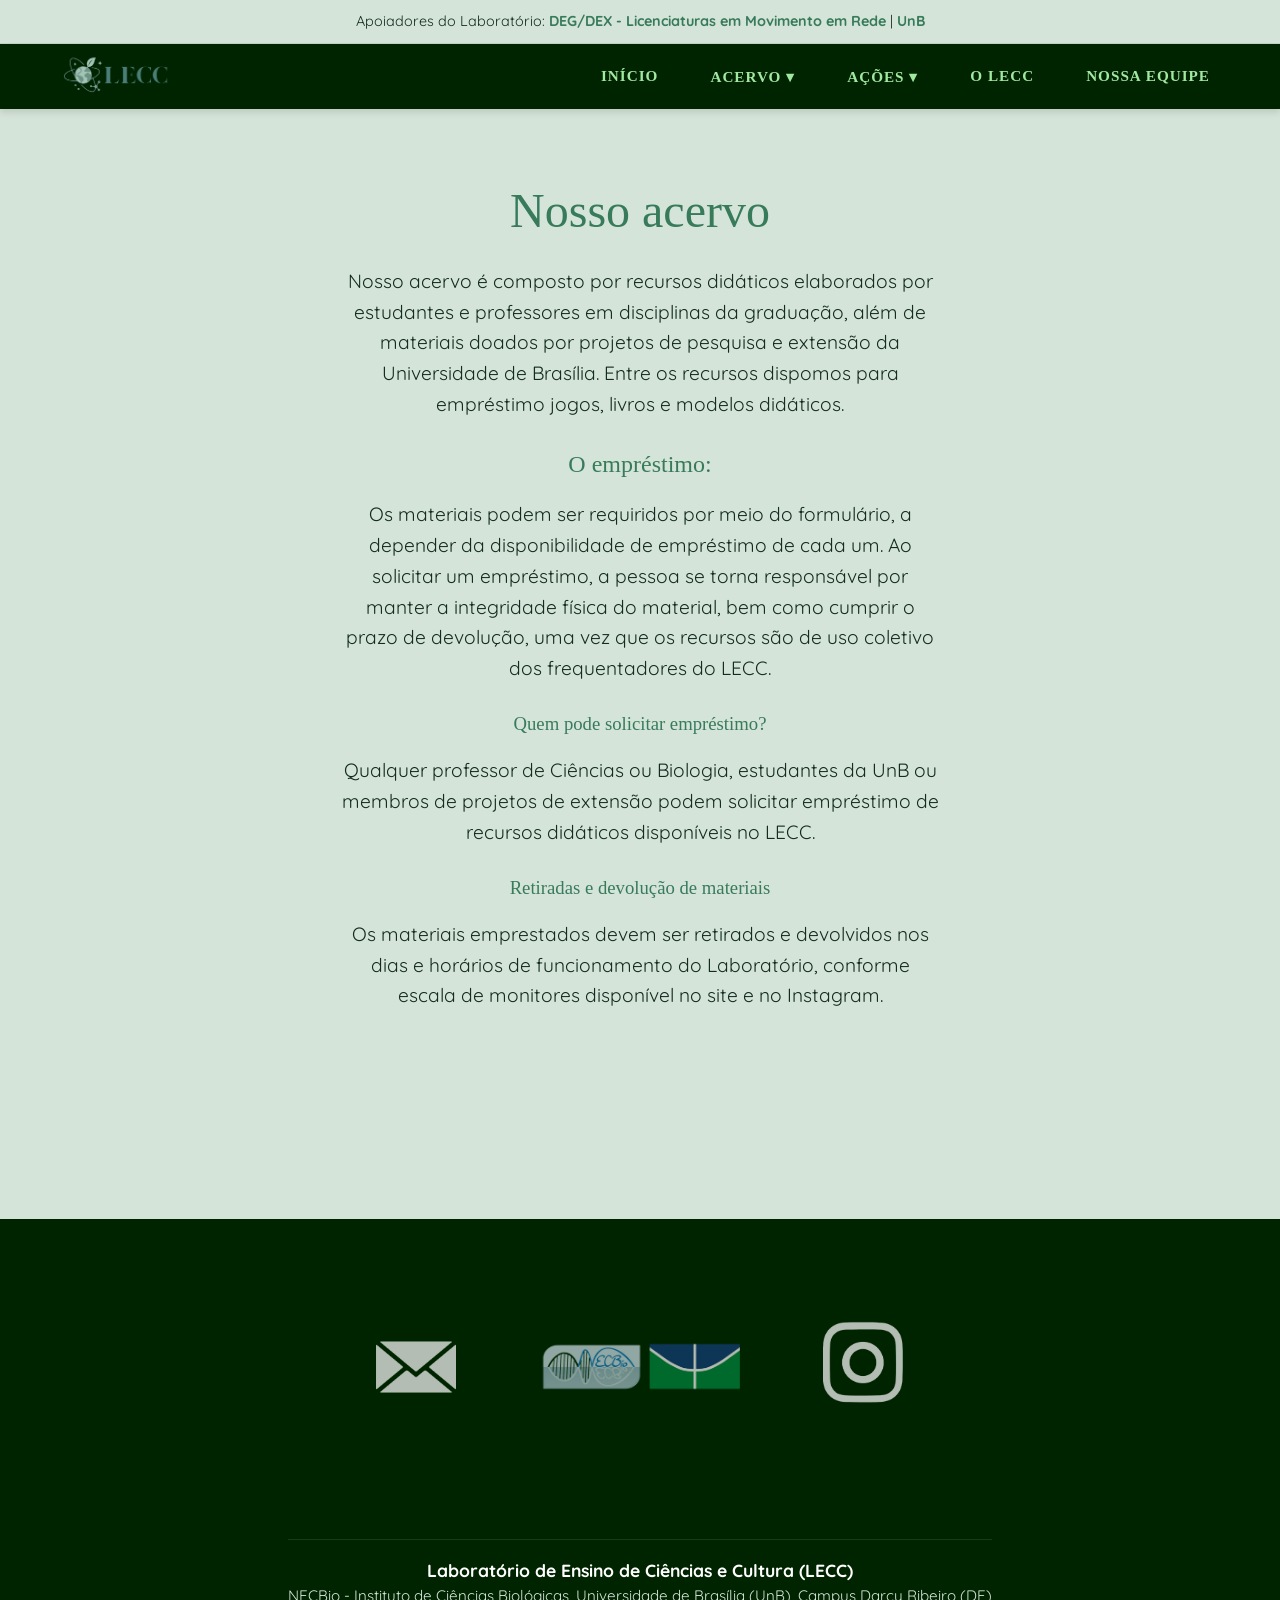
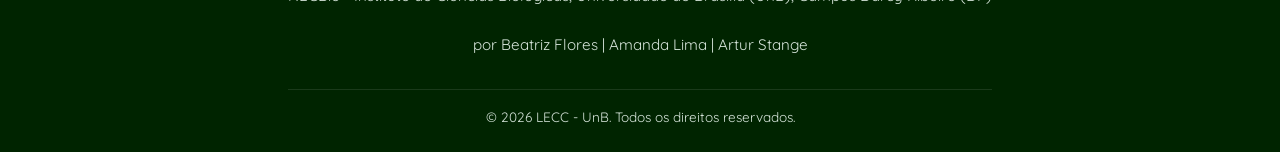
==== pages/acervo.html @ 6944175d "Commit Inicial" ====
<!DOCTYPE html>
<html lang="pt-BR">

<style>
@import url('https://fonts.googleapis.com/css2?family=Caveat:wght@400..700&family=Quicksand:wght@300..700&display=swap');
@import url('https://fonts.googleapis.com/css2?family=Playfair+Display:ital,wght@0,400..900;1,400..900&display=swap');
@import url('https://fonts.googleapis.com/css2?family=Bodoni+Moda:ital,opsz,wght@0,6..96,400..900;1,6..96,400..900&display=swap');
</style>

<head>
    <meta charset="UTF-8">
    <meta name="viewport" content="width=device-width, initial-scale=1.0">
    <title>LECC - UnB</title>
    <!-- Links para os estilos -->
    <link rel="stylesheet" href="../css/global.css">
    <link rel="stylesheet" href="../css/componentes.css">
</head>

<body>
        <!-- Topbar Apoiadores -->
    <section class="topbar-apoiadores">
        <p>Apoiadores do Laboratório: <span>DEG/DEX - Licenciaturas em Movimento em Rede</span> | <span>UnB</span></p>
    </section>

    <!-- Header com Logo à esquerda e Menu à direita -->
    <header class="header-principal">
        <div class="header-wrapper">
            <!-- Espaço do Logo do LECC -->
            <a href="../index.html" class="logo-lecc">
                <img src="../assets/icons/icon-lecc.png" alt="Logo LECC" class="logo-img">
            </a>

            <nav>
                <ul class="nav-menu">
                    <li><a href="../index.html" class="nav-link">Início</a></li>
                    
                    <li class="dropdown">
                        <button class="dropdown-btn" onclick="toggleDropdown('drop-acervo', event)">Acervo ▾</button>
                        <ul class="dropdown-content" id="drop-acervo">
                            <li><a href="acervo.html">Como Funciona?</a></li>
                            <li><a href="jogos.html">Jogos</a></li>
                            <li><a href="livros.html">Livros</a></li>
                            <li><a href="modelos-didaticos.html">Modelos Didáticos</a></li>
                            <li><a href="propostas-didaticas.html">Propostas Didáticas</a></li>
                        </ul>
                    </li>

                    <li class="dropdown">
                        <button class="dropdown-btn" onclick="toggleDropdown('drop-acoes', event)">Ações ▾</button>
                        <ul class="dropdown-content" id="drop-acoes">
                            <li><a href="noite-jogos.html">Noite de Jogos</a></li>
                            <li><a href="leituras-lecc.html">Leituras LECC</a></li>
                            <li><a href="projetos-extensao.html">Projetos de Extensão</a></li>
                        </ul>
                    </li>

                    <li><a href="o-lecc.html" class="nav-link">O LECC</a></li>
                    <li><a href="equipe.html" class="nav-link">Nossa Equipe</a></li>
                </ul>
            </nav>
        </div>
    </header>

    <main class="container-principal">       
        <section class="hero" style="min-height: auto; margin-bottom: 4rem;">
            <h1>Nosso acervo</h1>
            <p>
                Nosso acervo é composto por recursos didáticos elaborados por estudantes e professores em 
                disciplinas da graduação, além de materiais doados por projetos de pesquisa e extensão da 
                Universidade de Brasília. Entre os recursos dispomos para empréstimo jogos, livros e modelos 
                didáticos.
            </p>
            <br>
            <h2>O empréstimo:</h2>
            <p>
                Os materiais podem ser requiridos por meio do formulário, a depender da disponibilidade de 
                empréstimo de cada um. Ao solicitar um empréstimo, a pessoa se torna responsável por manter a 
                integridade física do material, bem como cumprir o prazo de devolução, uma vez que os recursos 
                são de uso coletivo dos frequentadores do LECC.
            </p>
            <br>
            <h3>Quem pode solicitar empréstimo?</h3>
            <p>
                Qualquer professor de Ciências ou Biologia, estudantes da UnB ou membros de projetos de 
                extensão podem solicitar empréstimo de recursos didáticos disponíveis no LECC.
            </p>
            <br>
            <h3>Retiradas e devolução de materiais</h3>
            <p>
                Os materiais emprestados devem ser retirados e devolvidos nos dias e horários de funcionamento 
                do Laboratório, conforme escala de monitores disponível no site e no Instagram.
            </p>
        </section>
    </main>

    <footer class="rodape-principal">
        <div class="rodape-container">      
            <div class="rodape-icones">
                <a href="https://mail.google.com/mail/u/0/?fs=1&tf=cm&source=mailto&to=lecunb.necbio@gmail.com" aria-label="E-mail" class="icone-link">
                    <img src="../assets/icons/email-icon.png" alt="E-mail do LECC">
                </a>

                <a href="https://necbio.unb.br/" aria-label="Localização" class="icone-link">
                    <img src="../assets/icons/icon-ecbio-unb.png" alt="Localização do LECC">
                </a>

                <a href="https://www.instagram.com/p/DJuRSggRWqI/" aria-label="Instagram" class="icone-link">
                    <img src="../assets/icons/insta-icon.png" alt="Instagram do LECC">
                </a>
            </div>

            <div class="rodape-texto">
                <p class="sep-line"></p>
                <p><strong>Laboratório de Ensino de Ciências e Cultura (LECC)</strong></p>
                <p>NECBio - Instituto de Ciências Biológicas, Universidade de Brasília (UnB), Campus Darcy Ribeiro (DF)</p>
                <br>
                <p>por Beatriz Flores | Amanda Lima | Artur Stange</p>
                <p class="sep-line">© 2026 LECC - UnB. Todos os direitos reservados.</p>
            </div>
        </div>
    </footer>

    <script src="../js/global.js"></script>
    <script src="../js/animacoes.js"></script>

</body>
</html>
---- css/global.css ----
/* Variáveis de Cores do Projeto */
:root {
    --cor-fundo: #d5e4d9;
    --cor-titulo: #387b5b;
    --cor-texto: #142c20;
    --cor-header: #002400;
    --cor-header-hover: #333333;
    --cor-branca: #ffffff;
    --cor-texto-header:#a1e8a1;
}

.quicksand {
  font-family: "Quicksand", sans-serif;
  font-optical-sizing: auto;
  font-weight: 500;
  font-style: normal;
}

.playfair-display {
  font-family: "Playfair Display", serif;
  font-optical-sizing: auto;
  font-weight: 600;
  font-style: normal;
}

.bodoni-moda {
  font-family: "Bodoni Moda", serif;
  font-optical-sizing: auto;
  font-weight: 600;
  font-style: normal;
}

/* Reset Básico */
* {
    margin: 0;
    padding: 0;
    box-sizing: border-box;
    font-family: 'Quicksand', Roboto, Helvetica, Arial, sans-serif;
}

/* Estilo do Corpo da Página */
body {
    background-color: var(--cor-fundo);
    color: var(--cor-texto);
    line-height: 1.6;
    overflow-x: hidden;
}

/* Tipografia */
h1, h2, h3, h4, h5, h6 {
    font-family: 'bodoni-moda', serif;
    color: var(--cor-titulo);
    margin-bottom: 1rem;
    font-weight: 500;
}

.container-principal {
    max-width: 1200px;
    margin: 0 auto;
    padding: 4rem 2rem;
    text-align: center;
}

.apresentacao {
    display: flex;
    align-items: center;
    justify-content: space-between;
    gap: 4rem;
    min-height: 60vh;
}

.texto-apresentacao {
    flex: 1;
    text-align: left;
}

.texto-apresentacao h1 {
    font-size: 3.5rem;
    line-height: 1.1;
    margin-bottom: 1.5rem;
}

.texto-apresentacao p {
    font-size: 1.2rem;
    margin-bottom: 2rem;
    opacity: 0.9;
}

.btn-primario {
    display: inline-block;
    background-color: var(--cor-titulo);
    color: var(--cor-branca);
    padding: 12px 30px;
    text-decoration: none;
    border-radius: 30px;
    font-family: 'Quicksand', sans-serif;
    font-weight: 600;
    transition: background-color 0.3s, transform 0.2s;
}

.btn-primario:hover {
    background-color: #2a5a42;
    transform: translateY(-3px);
}

.hero h1 {
    font-size: 3.0rem;
}

.hero p {
    font-size: 1.2rem;
    max-width: 600px;
    margin: 0 auto;
}

.imagem-simples {
    width: 100%;
    max-width: 500px;
    border-radius: 16px; 
    box-shadow: 0 15px 35px rgba(0, 0, 0, 0.15); 
    object-fit: cover;
}

.secao-cards {
    max-width: 1200px;
    margin: 5rem auto;
    padding: 0 2rem;
    text-align: center;
}

.titulo-secao {
    font-size: 2rem;
    margin-bottom: 2rem;
    color: var(--cor-titulo);
    font-family: 'bodoni-moda', serif;
}

/* Estrutura do Carrossel */
.cards-carrossel {
    display: flex;
    align-items: center;
    justify-content: center;
    gap: 15px;
}

.cards-view {
    overflow: hidden; /* Esconde os cards que passarem da largura */
    width: 100%;
    padding: 1rem 5px; /* Espaço para a sombra dos cards não ser cortada */
}

.cards-container {
    display: flex;
    gap: 2.5rem;
    transition: transform 0.5s ease-in-out; /* Animação suave ao deslizar */
}

/* Tamanho de cada Card */
.card {
    /* flex: 0 0 calc(tamanho_da_tela / numero_de_cards - desconto_do_gap) */
    flex: 0 0 calc(33.333% - 1.666rem);
    background-color: var(--cor-branca);
    border-radius: 16px;
    overflow: hidden;
    box-shadow: 0 8px 24px rgba(0, 0, 0, 0.06);
    text-align: left;
    transition: transform 0.4s ease, box-shadow 0.4s ease;
}

.card:hover {
    transform: translateY(-8px);
    box-shadow: 0 16px 32px rgba(0, 0, 0, 0.12);
}

.card img {
    width: 100%;
    height: 220px;
    object-fit: cover;
    border-bottom: 4px solid var(--cor-titulo);
}

.card-conteudo {
    padding: 1.5rem;
}

.card-conteudo h3 {
    font-family: 'Quicksand', sans-serif;
    font-size: 1.3rem;
    color: var(--cor-titulo);
    margin-bottom: 0.5rem;
}

.card-conteudo p {
    font-size: 0.95rem;
    color: var(--cor-texto);
}

/* Estilo das Setas Laterais */
.seta-slider {
    background-color: var(--cor-fundo);
    color: var(--cor-titulo);
    border: 2px solid var(--cor-titulo);
    border-radius: 50%;
    width: 50px;
    height: 50px;
    font-size: 1.5rem;
    cursor: pointer;
    display: flex;
    align-items: center;
    justify-content: center;
    transition: all 0.3s ease;
    flex-shrink: 0; /* Impede que a seta seja espremida */
}

.seta-slider:hover {
    background-color: var(--cor-titulo);
    color: var(--cor-branca);
    transform: scale(1.1);
}

/* Responsividade do Slider */
@media (max-width: 900px) {
    .card { flex: 0 0 calc(50% - 1.25rem); } /* Mostra 2 cards no Tablet */
}

@media (max-width: 600px) {
    .card { flex: 0 0 100%; } /* Mostra 1 card no Celular */
    .titulo-secao { font-size: 2.5rem; }
}

.rodape-principal {
    background-color: var(--cor-header); /* Usa a mesma cor preta do topo */
    color: var(--cor-branca);
    padding: 3rem 2rem 1.5rem;
    margin-top: 5rem; /* Empurra o rodapé para longe do conteúdo acima */
    text-align: center;
}

.rodape-container {
    max-width: 1200px;
    margin: 0 auto;
    display: flex;
    flex-direction: column;
    align-items: center;
    gap: 2rem; /* Espaço entre os ícones e os textos */
}

/* Área de Ícones */
.rodape-icones {
    display: flex;
    gap: 1.5rem;
    justify-content: center;
}

.icone-link {
    display: inline-block;
}

.icone-link img {
    width: 200px;
    height: 200px;
    object-fit: contain;
    opacity: 0.7;
    transition: transform 0.3s ease, opacity 0.3s ease; 
}

.icone-link:hover img {
    transform: scale(1.15) translateY(-3px);
    opacity: 1; 
}

.rodape-texto {
    font-size: 0.95rem;
    line-height: 1.6;
    color: var(--cor-fundo); 
    font-family: 'Quicksand', sans-serif;
}

.rodape-texto strong {
    color: var(--cor-branca);
    font-size: 1.1rem;
    font-weight: 700;
}

.sep-line {
    margin-top: 2rem;
    font-size: 0.85rem;
    border-top: 1px solid rgba(255, 255, 255, 0.1); 
    padding-top: 1rem;
    color: var(--cor-fundo);
}

.grid-equipe {
    display: grid;
    grid-template-columns: repeat(3, 1fr); /* Cria exatamente 3 colunas */
    gap: 3rem; /* Espaçamento entre os membros da equipe */
    margin-top: 3rem;
}

.card-equipe {
    background-color: var(--cor-branca);
    border-radius: 20px;
    padding: 2.5rem 1.5rem;
    text-align: center;
    box-shadow: 0 10px 25px rgba(0, 0, 0, 0.05); /* Sombra suave */
    transition: transform 0.4s ease, box-shadow 0.4s ease;
    display: flex;
    flex-direction: column;
    align-items: center;
}

/* Efeito ao passar o mouse no cartão inteiro */
.card-equipe:hover {
    transform: translateY(-10px);
    box-shadow: 0 15px 35px rgba(0, 0, 0, 0.12);
}

.foto-equipe {
    width: 250px;
    height: 250px;
    border-radius: 50%; /* Deixa a foto perfeitamente redonda */
    object-fit: cover;
    margin-bottom: 1.5rem;
    border: 5px solid var(--cor-fundo); /* Cria uma moldura com a cor de fundo do site */
    box-shadow: 0 8px 16px rgba(0,0,0,0.1);
    transition: transform 0.5s ease;
}

/* Efeito de zoom apenas na foto ao passar o mouse no card */
.card-equipe:hover .foto-equipe {
    transform: scale(1.08);
}

.nome-equipe {
    font-family: 'Playfair Display', serif; /* Traz elegância ao nome */
    font-size: 1.6rem;
    color: var(--cor-titulo);
    margin-bottom: 0.3rem;
    font-weight: 700;
}

.cargo-equipe {
    font-size: 0.85rem;
    color: var(--cor-titulo);
    font-weight: bold;
    text-transform: uppercase;
    letter-spacing: 1.5px;
    margin-bottom: 1.2rem;
    opacity: 0.8;
}

.bio-equipe {
    font-size: 1rem;
    color: var(--cor-texto);
    line-height: 1.6;
}

/* Responsividade para não quebrar no celular e tablet */
@media (max-width: 900px) {
    .grid-equipe { grid-template-columns: repeat(2, 1fr); }
}

@media (max-width: 600px) {
    .grid-equipe { grid-template-columns: 1fr; }
}

/* =========================================
   Grid de Livros (Acervo)
   ========================================= */
.secao-livros {
    max-width: 1200px;
    margin: 4rem auto;
    padding: 0 2rem;
}

.grid-livros {
    display: grid;
    grid-template-columns: repeat(4, 1fr); /* Cria as 4 fileiras exatas */
    gap: 2.5rem; /* Espaçamento entre os livros */
    margin-top: 2rem;
}

.card-livro {
    background-color: var(--cor-branca);
    border-radius: 12px;
    overflow: hidden; /* Mantém a imagem dentro da borda arredondada */
    box-shadow: 0 8px 24px rgba(0, 0, 0, 0.06);
    transition: transform 0.3s ease, box-shadow 0.3s ease;
    display: flex;
    flex-direction: column;
}

/* Efeito ao passar o mouse (reaproveitando o estilo do site) */
.card-livro:hover {
    transform: translateY(-8px);
    box-shadow: 0 15px 30px rgba(0, 0, 0, 0.12);
}

.capa-livro {
    width: 100%;
    /* aspect-ratio 3/4 garante o formato clássico de livro, independente do tamanho original da imagem */
    aspect-ratio: 3 / 4; 
    object-fit: cover;
    border-bottom: 4px solid var(--cor-titulo);
}

.conteudo-livro {
    padding: 1.5rem;
    text-align: left;
}

.conteudo-livro h3 {
    font-family: 'Quicksand', sans-serif;
    font-size: 1.3rem;
    color: var(--cor-titulo);
    margin-bottom: 0.5rem;
    font-weight: 700;
}

.conteudo-livro p {
    font-size: 0.95rem;
    color: var(--cor-texto);
}

/* Responsividade (Ajuste automático para celular e tablet) */
@media (max-width: 900px) {
    .grid-livros { grid-template-columns: repeat(2, 1fr); } /* 2 colunas em tablets */
}

@media (max-width: 600px) {
    .grid-livros { grid-template-columns: 1fr; } /* 1 coluna no celular */
}

/* =========================================
   Barra de Pesquisa
   ========================================= */
.container-pesquisa {
    text-align: center;
    margin-bottom: 3rem; /* Espaço entre a barra e os livros */
}

.barra-pesquisa {
    width: 100%;
    max-width: 600px;
    padding: 15px 25px;
    font-size: 1.1rem;
    font-family: 'Quicksand', sans-serif;
    color: var(--cor-texto);
    border: 2px solid var(--cor-titulo);
    border-radius: 30px; /* Bordas bem redondinhas */
    background-color: var(--cor-branca);
    outline: none;
    transition: box-shadow 0.3s ease;
}

/* Efeito de brilho quando o usuário clica para digitar */
.barra-pesquisa:focus {
    box-shadow: 0 0 15px rgba(56, 123, 91, 0.3); /* Sombra verde */
}
---- css/componentes.css ----
/* Topbar de Apoiadores */
.topbar-apoiadores {
    background-color: var(--cor-fundo);
    color: var(--cor-texto);
    text-align: center;
    padding: 10px 20px;
    font-size: 0.9rem;
    border-bottom: 1px solid rgba(20, 44, 32, 0.1);
}

.topbar-apoiadores span {
    font-weight: bold;
    color: var(--cor-titulo);
}

/* Header Fixo */
.header-principal {
    background-color: var(--cor-header);
    position: sticky;
    top: 0;
    z-index: 1000; /* Garante que fique acima do conteúdo */
    box-shadow: 0 4px 6px rgba(0,0,0,0.1);
}

.header-wrapper {
    max-width: 1200px;
    margin: 0 auto;
    display: flex;
    justify-content: space-between;
    align-items: center;
    padding: 0 20px;
}

/* Estilização da Logo */
.logo-lecc {
    display: flex;
    align-items: center;
}

.logo-img {
    height: 65px; /* Define a altura da logo. Se achar pequena, pode aumentar para 60px */
    width: auto;
    object-fit: contain;
    transition: transform 0.3s ease;
}

.logo-img:hover {
    transform: scale(1.05); /* Interatividade básica no hover */
}

.logo-lecc span {
    color: var(--cor-titulo);
}

.nav-container {
    max-width: 1200px;
    margin: 0 auto;
    display: flex;
    justify-content: center; /* Centraliza os itens do menu */
}

.nav-menu {
    list-style: none;
    display: flex;
    align-items: center;
    gap: 2rem; /* Espaçamento entre os itens */
}

.nav-link, .dropdown-btn {
    display: block;
    padding: 20px 10px;
    color: var(--cor-texto-header);
    text-decoration: none;
    text-transform: uppercase;
    font-size: 0.95rem;
    font-weight: 600;
    font-family: 'bodoni-moda', serif;
    letter-spacing: 1px;
    background: none;
    border: none;
    cursor: pointer;
    transition: color 0.3s ease;
}

.nav-link:hover, .dropdown-btn:hover {
    color: var(--cor-fundo);
}

/* Dropdown Configuração */
.dropdown {
    position: relative;
}

.dropdown-content {
    display: none; /* Oculto por padrão */
    position: absolute;
    top: 100%; /* Fica logo abaixo do botão */
    left: 50%;
    transform: translateX(-50%); /* Centraliza o submenu em relação ao item pai */
    background-color: var(--cor-branca);
    min-width: 200px;
    box-shadow: 0 8px 16px rgba(0,0,0,0.1);
    list-style: none;
    border-radius: 4px;
    overflow: hidden;
}

.dropdown-content li {
    border-bottom: 1px solid #eee;
}

.dropdown-content li:last-child {
    border-bottom: none;
}

.dropdown-content a {
    color: var(--cor-texto);
    padding: 12px 16px;
    text-decoration: none;
    display: block;
    text-align: center;
    font-size: 0.9rem;
    font-family: 'playfair-display', sans-serif;
    transition: background-color 0.2s;
}

.dropdown-content a:hover {
    background-color: var(--cor-fundo);
    color: var(--cor-titulo);
}

/* Classe ativada via JavaScript */
.show {
    display: block;
}

/* Carrossel de imagens */
.carrossel-container {
    flex: 1;
    position: relative;
    height: 450px;
    perspective: 1000px; /* Cria a profundidade 3D */
    display: flex;
    justify-content: center;
    align-items: center;
}

.imagem-3d {
    position: absolute;
    width: 80%;
    max-width: 400px;
    aspect-ratio: 3/4;
    border-radius: 20px;
    object-fit: cover;
    box-shadow: 0 15px 35px rgba(0,0,0,0.3);
    transition: transform 0.6s cubic-bezier(0.4, 0, 0.2, 1), opacity 0.6s, z-index 0.6s;
}

/* Classes controladas pelo JavaScript (animacoes.js) */
.imagem-3d.ativa {
    transform: translateX(0) scale(1) translateZ(0);
    z-index: 3;
    opacity: 1;
}

.imagem-3d.proxima {
    transform: translateX(45%) scale(0.85) translateZ(-100px);
    z-index: 2;
    opacity: 0.7;
    filter: brightness(0.7);
}

.imagem-3d.anterior {
    transform: translateX(-45%) scale(0.85) translateZ(-100px);
    z-index: 2;
    opacity: 0.7;
    filter: brightness(0.7);
}

@media (max-width: 768px) {
    .apresentacao {
        flex-direction: column;
        text-align: center;
        gap: 2rem;
    }
    .texto-apresentacao {
        text-align: center;
    }
}
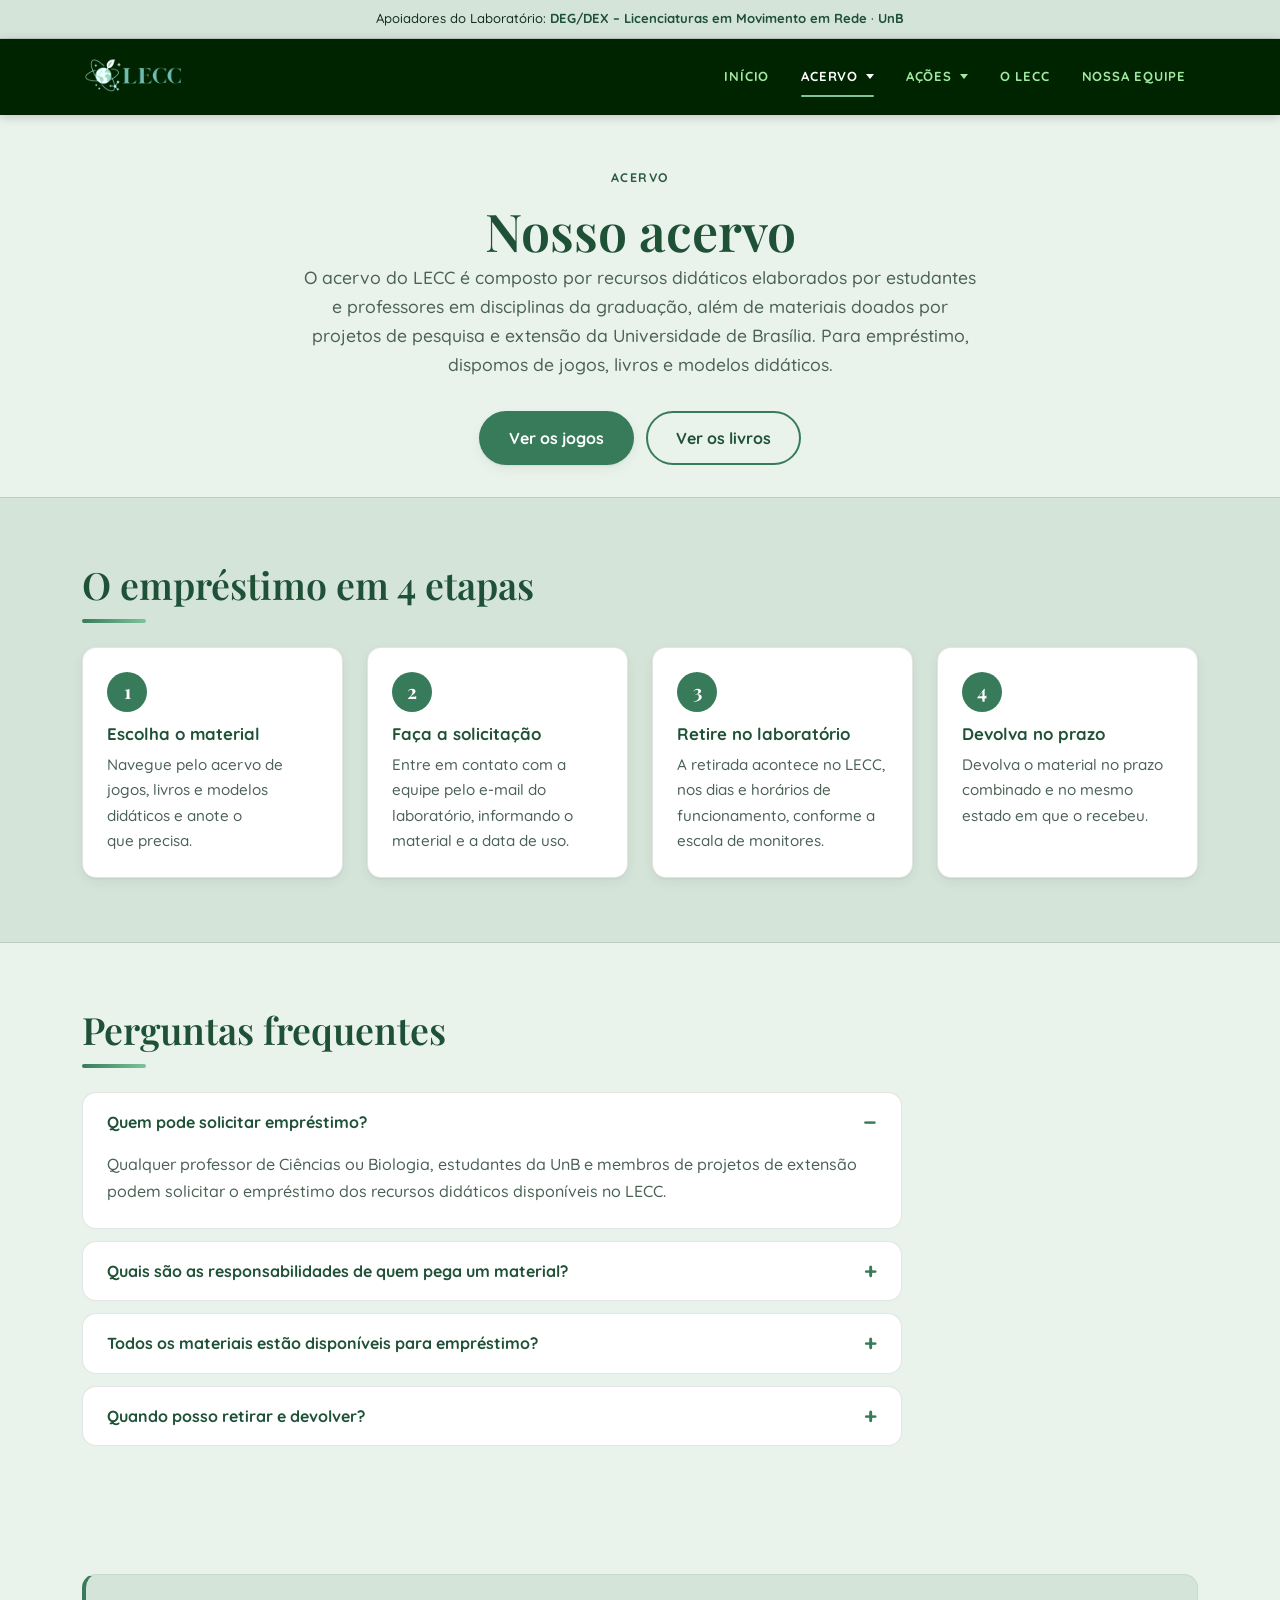
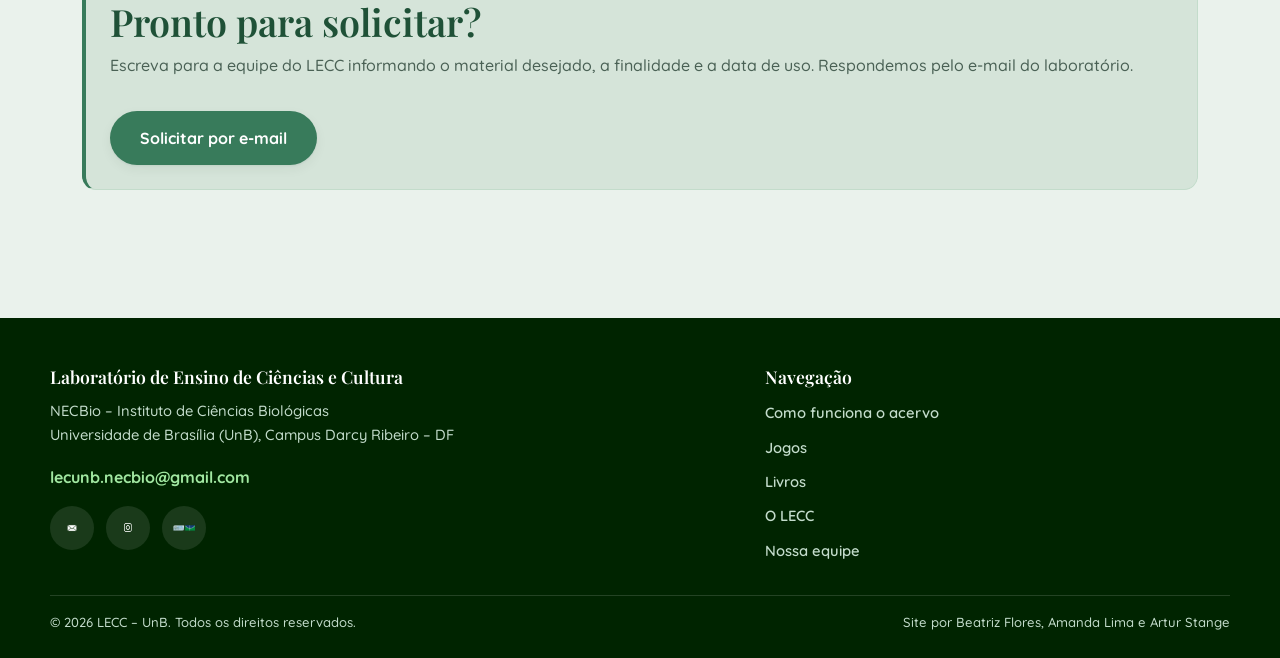
==== commit d70339d8: "Repagina o front-end: design system, layout compartilhado e acessibilidade Mantem a estrutura de pas" ====
--- a/pages/acervo.html
+++ b/pages/acervo.html
@@ -1,127 +1,155 @@
 <!DOCTYPE html>
 <html lang="pt-BR">
-
-<style>
-@import url('https://fonts.googleapis.com/css2?family=Caveat:wght@400..700&family=Quicksand:wght@300..700&display=swap');
-@import url('https://fonts.googleapis.com/css2?family=Playfair+Display:ital,wght@0,400..900;1,400..900&display=swap');
-@import url('https://fonts.googleapis.com/css2?family=Bodoni+Moda:ital,opsz,wght@0,6..96,400..900;1,6..96,400..900&display=swap');
-</style>
 
 <head>
     <meta charset="UTF-8">
     <meta name="viewport" content="width=device-width, initial-scale=1.0">
-    <title>LECC - UnB</title>
-    <!-- Links para os estilos -->
+
+    <title>Como funciona o acervo | LECC - UnB</title>
+    <meta name="description" content="Regras de empréstimo do acervo do LECC: quem pode solicitar jogos, livros e modelos didáticos, como retirar e como devolver os materiais.">
+
+    <link rel="icon" href="../assets/icons/icon-lecc.webp" type="image/webp">
+    <meta property="og:type" content="website">
+    <meta property="og:title" content="Como funciona o acervo | LECC - UnB">
+    <meta property="og:description" content="Como solicitar o empréstimo de jogos, livros e modelos didáticos do LECC.">
+    <meta property="og:image" content="https://lecc-unb.github.io/lecc-unb/assets/icons/icon-lecc.webp">
+    <meta property="og:url" content="https://lecc-unb.github.io/lecc-unb/pages/acervo.html">
+    <link rel="canonical" href="https://lecc-unb.github.io/lecc-unb/pages/acervo.html">
+    <meta property="og:locale" content="pt_BR">
+
+    <link rel="preconnect" href="https://fonts.googleapis.com">
+    <link rel="preconnect" href="https://fonts.gstatic.com" crossorigin>
+    <link rel="stylesheet" href="https://fonts.googleapis.com/css2?family=Playfair+Display:wght@500;600;700&amp;family=Quicksand:wght@400;500;600;700&amp;display=swap">
+
     <link rel="stylesheet" href="../css/global.css">
     <link rel="stylesheet" href="../css/componentes.css">
 </head>
 
 <body>
-        <!-- Topbar Apoiadores -->
-    <section class="topbar-apoiadores">
-        <p>Apoiadores do Laboratório: <span>DEG/DEX - Licenciaturas em Movimento em Rede</span> | <span>UnB</span></p>
-    </section>
+    <div id="site-header"></div>
+    <script src="../js/layout.js"></script>
 
-    <!-- Header com Logo à esquerda e Menu à direita -->
-    <header class="header-principal">
-        <div class="header-wrapper">
-            <!-- Espaço do Logo do LECC -->
-            <a href="../index.html" class="logo-lecc">
-                <img src="../assets/icons/icon-lecc.png" alt="Logo LECC" class="logo-img">
-            </a>
+    <noscript>
+        <nav class="nav-sem-js" aria-label="Navegação principal">
+            <ul>
+                <li><a href="../index.html">Início</a></li>
+                <li><a href="acervo.html">Acervo</a></li>
+                <li><a href="jogos.html">Jogos</a></li>
+                <li><a href="livros.html">Livros</a></li>
+                <li><a href="o-lecc.html">O LECC</a></li>
+                <li><a href="equipe.html">Nossa Equipe</a></li>
+            </ul>
+        </nav>
+    </noscript>
 
-            <nav>
-                <ul class="nav-menu">
-                    <li><a href="../index.html" class="nav-link">Início</a></li>
-                    
-                    <li class="dropdown">
-                        <button class="dropdown-btn" onclick="toggleDropdown('drop-acervo', event)">Acervo ▾</button>
-                        <ul class="dropdown-content" id="drop-acervo">
-                            <li><a href="acervo.html">Como Funciona?</a></li>
-                            <li><a href="jogos.html">Jogos</a></li>
-                            <li><a href="livros.html">Livros</a></li>
-                            <li><a href="modelos-didaticos.html">Modelos Didáticos</a></li>
-                            <li><a href="propostas-didaticas.html">Propostas Didáticas</a></li>
-                        </ul>
-                    </li>
+    <main id="conteudo">
 
-                    <li class="dropdown">
-                        <button class="dropdown-btn" onclick="toggleDropdown('drop-acoes', event)">Ações ▾</button>
-                        <ul class="dropdown-content" id="drop-acoes">
-                            <li><a href="noite-jogos.html">Noite de Jogos</a></li>
-                            <li><a href="leituras-lecc.html">Leituras LECC</a></li>
-                            <li><a href="projetos-extensao.html">Projetos de Extensão</a></li>
-                        </ul>
-                    </li>
-
-                    <li><a href="o-lecc.html" class="nav-link">O LECC</a></li>
-                    <li><a href="equipe.html" class="nav-link">Nossa Equipe</a></li>
-                </ul>
-            </nav>
-        </div>
-    </header>
-
-    <main class="container-principal">       
-        <section class="hero" style="min-height: auto; margin-bottom: 4rem;">
+        <section class="container-principal hero">
+            <span class="sobretitulo">Acervo</span>
             <h1>Nosso acervo</h1>
             <p>
-                Nosso acervo é composto por recursos didáticos elaborados por estudantes e professores em 
-                disciplinas da graduação, além de materiais doados por projetos de pesquisa e extensão da 
-                Universidade de Brasília. Entre os recursos dispomos para empréstimo jogos, livros e modelos 
-                didáticos.
+                O acervo do LECC é composto por recursos didáticos elaborados por estudantes e
+                professores em disciplinas da graduação, além de materiais doados por projetos de
+                pesquisa e extensão da Universidade de Brasília. Para empréstimo, dispomos de
+                jogos, livros e modelos didáticos.
             </p>
-            <br>
-            <h2>O empréstimo:</h2>
-            <p>
-                Os materiais podem ser requiridos por meio do formulário, a depender da disponibilidade de 
-                empréstimo de cada um. Ao solicitar um empréstimo, a pessoa se torna responsável por manter a 
-                integridade física do material, bem como cumprir o prazo de devolução, uma vez que os recursos 
-                são de uso coletivo dos frequentadores do LECC.
-            </p>
-            <br>
-            <h3>Quem pode solicitar empréstimo?</h3>
-            <p>
-                Qualquer professor de Ciências ou Biologia, estudantes da UnB ou membros de projetos de 
-                extensão podem solicitar empréstimo de recursos didáticos disponíveis no LECC.
-            </p>
-            <br>
-            <h3>Retiradas e devolução de materiais</h3>
-            <p>
-                Os materiais emprestados devem ser retirados e devolvidos nos dias e horários de funcionamento 
-                do Laboratório, conforme escala de monitores disponível no site e no Instagram.
-            </p>
+            <div class="grupo-botoes">
+                <a class="btn-primario" href="jogos.html">Ver os jogos</a>
+                <a class="btn-secundario" href="livros.html">Ver os livros</a>
+            </div>
         </section>
+
+        <!-- ===== Etapas do empréstimo ===== -->
+        <section class="faixa">
+            <div class="secao" data-revelar>
+                <h2 class="titulo-secao titulo-secao--linha">O empréstimo em 4 etapas</h2>
+
+                <ol class="lista-etapas">
+                    <li>
+                        <h3>Escolha o material</h3>
+                        <p>Navegue pelo acervo de jogos, livros e modelos didáticos e anote o que precisa.</p>
+                    </li>
+                    <li>
+                        <h3>Faça a solicitação</h3>
+                        <p>Entre em contato com a equipe pelo e-mail do laboratório, informando o material e a data de uso.</p>
+                    </li>
+                    <li>
+                        <h3>Retire no laboratório</h3>
+                        <p>A retirada acontece no LECC, nos dias e horários de funcionamento, conforme a escala de monitores.</p>
+                    </li>
+                    <li>
+                        <h3>Devolva no prazo</h3>
+                        <p>Devolva o material no prazo combinado e no mesmo estado em que o recebeu.</p>
+                    </li>
+                </ol>
+            </div>
+        </section>
+
+        <!-- ===== Perguntas frequentes ===== -->
+        <section class="secao" data-revelar>
+            <h2 class="titulo-secao titulo-secao--linha">Perguntas frequentes</h2>
+
+            <div class="faq">
+                <details open>
+                    <summary>Quem pode solicitar empréstimo?</summary>
+                    <p>
+                        Qualquer professor de Ciências ou Biologia, estudantes da UnB e membros de
+                        projetos de extensão podem solicitar o empréstimo dos recursos didáticos
+                        disponíveis no LECC.
+                    </p>
+                </details>
+
+                <details>
+                    <summary>Quais são as responsabilidades de quem pega um material?</summary>
+                    <p>
+                        Ao solicitar um empréstimo, a pessoa se torna responsável por manter a
+                        integridade física do material e por cumprir o prazo de devolução, uma vez
+                        que os recursos são de uso coletivo dos frequentadores do LECC.
+                    </p>
+                </details>
+
+                <details>
+                    <summary>Todos os materiais estão disponíveis para empréstimo?</summary>
+                    <p>
+                        Não necessariamente. A disponibilidade varia conforme o material e o período
+                        do semestre, já que alguns itens são usados em disciplinas. Consulte a equipe
+                        antes de contar com um recurso específico.
+                    </p>
+                </details>
+
+                <details>
+                    <summary>Quando posso retirar e devolver?</summary>
+                    <p>
+                        Nos dias e horários de funcionamento do laboratório, conforme a escala de
+                        monitores divulgada no Instagram do LECC e no quadro de horários exibido na
+                        página inicial.
+                    </p>
+                </details>
+            </div>
+        </section>
+
+        <!-- ===== Contato ===== -->
+        <section class="secao" data-revelar>
+            <div class="bloco-destaque">
+                <h2>Pronto para solicitar?</h2>
+                <p>
+                    Escreva para a equipe do LECC informando o material desejado, a finalidade e a
+                    data de uso. Respondemos pelo e-mail do laboratório.
+                </p>
+                <div class="grupo-botoes">
+                    <a class="btn-primario" href="mailto:lecunb.necbio@gmail.com?subject=Solicita%C3%A7%C3%A3o%20de%20empr%C3%A9stimo%20-%20LECC">
+                        Solicitar por e-mail
+                    </a>
+                </div>
+            </div>
+        </section>
+
     </main>
 
-    <footer class="rodape-principal">
-        <div class="rodape-container">      
-            <div class="rodape-icones">
-                <a href="https://mail.google.com/mail/u/0/?fs=1&tf=cm&source=mailto&to=lecunb.necbio@gmail.com" aria-label="E-mail" class="icone-link">
-                    <img src="../assets/icons/email-icon.png" alt="E-mail do LECC">
-                </a>
-
-                <a href="https://necbio.unb.br/" aria-label="Localização" class="icone-link">
-                    <img src="../assets/icons/icon-ecbio-unb.png" alt="Localização do LECC">
-                </a>
-
-                <a href="https://www.instagram.com/p/DJuRSggRWqI/" aria-label="Instagram" class="icone-link">
-                    <img src="../assets/icons/insta-icon.png" alt="Instagram do LECC">
-                </a>
-            </div>
-
-            <div class="rodape-texto">
-                <p class="sep-line"></p>
-                <p><strong>Laboratório de Ensino de Ciências e Cultura (LECC)</strong></p>
-                <p>NECBio - Instituto de Ciências Biológicas, Universidade de Brasília (UnB), Campus Darcy Ribeiro (DF)</p>
-                <br>
-                <p>por Beatriz Flores | Amanda Lima | Artur Stange</p>
-                <p class="sep-line">© 2026 LECC - UnB. Todos os direitos reservados.</p>
-            </div>
-        </div>
-    </footer>
+    <div id="site-footer"></div>
 
     <script src="../js/global.js"></script>
     <script src="../js/animacoes.js"></script>
+</body>
 
-</body>
-</html>+</html>
--- a/css/global.css
+++ b/css/global.css
@@ -1,459 +1,386 @@
-/* Variáveis de Cores do Projeto */
+/* =========================================================
+   LECC - UnB  |  global.css
+   Tokens, reset, tipografia, layout e utilitarios.
+   Componentes de interface ficam em componentes.css.
+   ========================================================= */
+
+/* ---------- Tokens ---------- */
 :root {
-    --cor-fundo: #d5e4d9;
-    --cor-titulo: #387b5b;
-    --cor-texto: #142c20;
-    --cor-header: #002400;
-    --cor-header-hover: #333333;
-    --cor-branca: #ffffff;
-    --cor-texto-header:#a1e8a1;
-}
-
-.quicksand {
-  font-family: "Quicksand", sans-serif;
-  font-optical-sizing: auto;
-  font-weight: 500;
-  font-style: normal;
-}
-
-.playfair-display {
-  font-family: "Playfair Display", serif;
-  font-optical-sizing: auto;
-  font-weight: 600;
-  font-style: normal;
-}
-
-.bodoni-moda {
-  font-family: "Bodoni Moda", serif;
-  font-optical-sizing: auto;
-  font-weight: 600;
-  font-style: normal;
-}
-
-/* Reset Básico */
+    /* Escala verde derivada da identidade original do LECC */
+    --verde-900: #002400;
+    --verde-800: #0d3a22;
+    --verde-700: #1f5137;
+    --verde-600: #2a5a42;
+    --verde-500: #387b5b;
+    --verde-300: #7cc49b;
+    --verde-200: #a1e8a1;
+    --verde-100: #c3dccb;
+    --verde-50:  #d5e4d9;
+    --verde-25:  #eaf2ec;
+
+    /* Papeis semanticos */
+    --cor-fundo:        var(--verde-25);
+    --cor-superficie:   #ffffff;
+    --cor-texto:        #142c20;
+    --cor-texto-suave:  #4a6155;
+    --cor-titulo:       var(--verde-700);  /* contraste AA sobre --cor-fundo */
+    --cor-marca:        var(--verde-500);
+    --cor-header:       var(--verde-900);
+    --cor-texto-header: var(--verde-200);
+    --cor-branca:       #ffffff;
+    --cor-borda:        rgba(20, 44, 32, 0.12);
+
+    /* Espacamento */
+    --esp-1: 0.25rem;
+    --esp-2: 0.5rem;
+    --esp-3: 0.75rem;
+    --esp-4: 1rem;
+    --esp-5: 1.5rem;
+    --esp-6: 2rem;
+    --esp-7: 3rem;
+    --esp-8: 4rem;
+    --esp-9: 6rem;
+
+    /* Forma e profundidade */
+    --raio-sm: 8px;
+    --raio:    14px;
+    --raio-lg: 22px;
+    --raio-full: 999px;
+    --sombra-1: 0 1px 2px rgba(20, 44, 32, 0.06), 0 4px 12px rgba(20, 44, 32, 0.06);
+    --sombra-2: 0 8px 20px rgba(20, 44, 32, 0.10), 0 2px 6px rgba(20, 44, 32, 0.06);
+    --sombra-3: 0 18px 40px rgba(20, 44, 32, 0.16);
+
+    /* Tipografia */
+    --fonte-corpo: Quicksand, "Segoe UI", Roboto, Helvetica, Arial, sans-serif;
+    --fonte-titulo: "Playfair Display", Georgia, "Times New Roman", serif;
+
+    /* Layout */
+    --largura-max: 1180px;
+    --gutter: 1rem;
+
+    --transicao: 0.25s cubic-bezier(0.4, 0, 0.2, 1);
+}
+
+@media (min-width: 600px) {
+    :root { --gutter: 1.5rem; }
+}
+
+@media (min-width: 900px) {
+    :root { --gutter: 2rem; }
+}
+
+/* ---------- Reset ---------- */
+*,
+*::before,
+*::after {
+    box-sizing: border-box;
+}
+
 * {
     margin: 0;
     padding: 0;
-    box-sizing: border-box;
-    font-family: 'Quicksand', Roboto, Helvetica, Arial, sans-serif;
-}
-
-/* Estilo do Corpo da Página */
+}
+
+html {
+    -webkit-text-size-adjust: 100%;
+    scroll-behavior: smooth;
+    /* Rede de seguranca contra transbordo lateral. "clip" em vez de
+       "hidden" porque nao cria um contexto de rolagem, entao o header
+       sticky continua funcionando. */
+    overflow-x: clip;
+}
+
 body {
+    /* A fonte fica no body, nunca no seletor universal, para que os
+       titulos possam herdar a serifada em vez de serem sobrescritos. */
+    font-family: var(--fonte-corpo);
+    font-size: 1rem;
+    font-weight: 500;
+    line-height: 1.65;
     background-color: var(--cor-fundo);
     color: var(--cor-texto);
-    line-height: 1.6;
-    overflow-x: hidden;
-}
-
-/* Tipografia */
+    min-height: 100vh;
+    display: flex;
+    flex-direction: column;
+    -webkit-font-smoothing: antialiased;
+}
+
+body > main {
+    flex: 1 0 auto;
+}
+
+img,
+picture,
+svg,
+video {
+    display: block;
+    max-width: 100%;
+    height: auto;
+}
+
+button,
+input,
+select,
+textarea {
+    font: inherit;
+    color: inherit;
+}
+
+a {
+    color: var(--cor-titulo);
+    text-decoration-thickness: 1px;
+    text-underline-offset: 3px;
+}
+
+/* ---------- Tipografia ---------- */
 h1, h2, h3, h4, h5, h6 {
-    font-family: 'bodoni-moda', serif;
-    color: var(--cor-titulo);
-    margin-bottom: 1rem;
-    font-weight: 500;
+    font-family: var(--fonte-titulo);
+    color: var(--cor-titulo);
+    font-weight: 600;
+    line-height: 1.2;
+    text-wrap: balance;
+}
+
+h1 { font-size: clamp(2rem, 1.4rem + 2.8vw, 3.25rem); }
+h2 { font-size: clamp(1.6rem, 1.25rem + 1.6vw, 2.35rem); }
+h3 { font-size: clamp(1.2rem, 1.08rem + 0.5vw, 1.4rem); }
+h4 { font-size: 1.1rem; }
+
+p {
+    text-wrap: pretty;
+}
+
+.titulo-secao {
+    font-size: clamp(1.6rem, 1.25rem + 1.6vw, 2.35rem);
+    margin-bottom: var(--esp-5);
+}
+
+/* Linha decorativa sob os titulos de secao */
+.titulo-secao--linha::after {
+    content: "";
+    display: block;
+    width: 64px;
+    height: 4px;
+    margin-top: var(--esp-3);
+    border-radius: var(--raio-full);
+    background: linear-gradient(90deg, var(--cor-marca), var(--verde-300));
+}
+
+.titulo-secao--centro {
+    text-align: center;
+}
+
+.titulo-secao--centro.titulo-secao--linha::after {
+    margin-inline: auto;
+}
+
+.texto-apoio {
+    color: var(--cor-texto-suave);
+    font-size: 1.05rem;
+}
+
+.sobretitulo {
+    display: inline-block;
+    font-size: 0.78rem;
+    font-weight: 700;
+    letter-spacing: 0.12em;
+    text-transform: uppercase;
+    /* texto pequeno: precisa de 4.5:1, e --cor-marca fica em 4.43:1 aqui */
+    color: var(--verde-600);
+    margin-bottom: var(--esp-3);
+}
+
+/* ---------- Layout ---------- */
+.container-principal,
+.secao {
+    width: 100%;
+    max-width: var(--largura-max);
+    margin-inline: auto;
+    padding-inline: var(--gutter);
 }
 
 .container-principal {
-    max-width: 1200px;
-    margin: 0 auto;
-    padding: 4rem 2rem;
-    text-align: center;
-}
-
-.apresentacao {
-    display: flex;
-    align-items: center;
-    justify-content: space-between;
-    gap: 4rem;
-    min-height: 60vh;
-}
-
-.texto-apresentacao {
-    flex: 1;
-    text-align: left;
-}
-
-.texto-apresentacao h1 {
-    font-size: 3.5rem;
-    line-height: 1.1;
-    margin-bottom: 1.5rem;
-}
-
-.texto-apresentacao p {
-    font-size: 1.2rem;
-    margin-bottom: 2rem;
-    opacity: 0.9;
-}
-
-.btn-primario {
-    display: inline-block;
-    background-color: var(--cor-titulo);
-    color: var(--cor-branca);
-    padding: 12px 30px;
-    text-decoration: none;
-    border-radius: 30px;
-    font-family: 'Quicksand', sans-serif;
-    font-weight: 600;
-    transition: background-color 0.3s, transform 0.2s;
-}
-
-.btn-primario:hover {
-    background-color: #2a5a42;
-    transform: translateY(-3px);
-}
-
-.hero h1 {
-    font-size: 3.0rem;
-}
-
-.hero p {
-    font-size: 1.2rem;
-    max-width: 600px;
-    margin: 0 auto;
-}
-
-.imagem-simples {
-    width: 100%;
-    max-width: 500px;
-    border-radius: 16px; 
-    box-shadow: 0 15px 35px rgba(0, 0, 0, 0.15); 
-    object-fit: cover;
-}
-
-.secao-cards {
-    max-width: 1200px;
-    margin: 5rem auto;
-    padding: 0 2rem;
-    text-align: center;
-}
-
-.titulo-secao {
-    font-size: 2rem;
-    margin-bottom: 2rem;
-    color: var(--cor-titulo);
-    font-family: 'bodoni-moda', serif;
-}
-
-/* Estrutura do Carrossel */
-.cards-carrossel {
-    display: flex;
+    padding-block: var(--esp-7);
+}
+
+.secao {
+    padding-block: var(--esp-7);
+}
+
+@media (min-width: 900px) {
+    .container-principal { padding-block: var(--esp-8); }
+    .secao { padding-block: var(--esp-8); }
+}
+
+/* Faixa de fundo contrastante que ocupa toda a largura */
+.faixa {
+    background-color: var(--verde-50);
+    border-block: 1px solid var(--cor-borda);
+}
+
+/* Grade generica reutilizavel */
+.grade {
+    display: grid;
+    gap: var(--esp-5);
+}
+
+.grade--2 { grid-template-columns: repeat(auto-fit, minmax(min(100%, 280px), 1fr)); }
+.grade--3 { grid-template-columns: repeat(auto-fit, minmax(min(100%, 250px), 1fr)); }
+.grade--4 { grid-template-columns: repeat(auto-fit, minmax(min(100%, 200px), 1fr)); }
+
+/* ---------- Botoes ---------- */
+.btn-primario,
+.btn-secundario {
+    display: inline-flex;
     align-items: center;
     justify-content: center;
-    gap: 15px;
-}
-
-.cards-view {
-    overflow: hidden; /* Esconde os cards que passarem da largura */
+    gap: var(--esp-2);
+    min-height: 48px;
+    padding: 0.75rem 1.75rem;
+    border-radius: var(--raio-full);
+    font-family: var(--fonte-corpo);
+    font-weight: 700;
+    font-size: 1rem;
+    text-align: center;
+    text-decoration: none;
+    cursor: pointer;
+    border: 2px solid transparent;
+    transition: background-color var(--transicao), color var(--transicao),
+                transform var(--transicao), box-shadow var(--transicao);
+}
+
+.btn-primario {
+    background-color: var(--cor-marca);
+    color: var(--cor-branca);
+    box-shadow: var(--sombra-1);
+}
+
+.btn-primario:hover {
+    background-color: var(--verde-700);
+    transform: translateY(-2px);
+    box-shadow: var(--sombra-2);
+}
+
+.btn-secundario {
+    background-color: transparent;
+    color: var(--cor-titulo);
+    border-color: var(--cor-marca);
+}
+
+.btn-secundario:hover {
+    background-color: var(--verde-50);
+    transform: translateY(-2px);
+}
+
+.btn-primario:active,
+.btn-secundario:active {
+    transform: translateY(0);
+}
+
+.grupo-botoes {
+    display: flex;
+    flex-wrap: wrap;
+    gap: var(--esp-3);
+    margin-top: var(--esp-6);
+}
+
+/* ---------- Busca e filtros ---------- */
+.container-pesquisa {
+    margin-bottom: var(--esp-6);
+}
+
+.rotulo-pesquisa {
+    display: block;
+    font-weight: 700;
+    color: var(--cor-titulo);
+    margin-bottom: var(--esp-2);
+}
+
+.barra-pesquisa {
     width: 100%;
-    padding: 1rem 5px; /* Espaço para a sombra dos cards não ser cortada */
-}
-
-.cards-container {
-    display: flex;
-    gap: 2.5rem;
-    transition: transform 0.5s ease-in-out; /* Animação suave ao deslizar */
-}
-
-/* Tamanho de cada Card */
-.card {
-    /* flex: 0 0 calc(tamanho_da_tela / numero_de_cards - desconto_do_gap) */
-    flex: 0 0 calc(33.333% - 1.666rem);
-    background-color: var(--cor-branca);
-    border-radius: 16px;
-    overflow: hidden;
-    box-shadow: 0 8px 24px rgba(0, 0, 0, 0.06);
-    text-align: left;
-    transition: transform 0.4s ease, box-shadow 0.4s ease;
-}
-
-.card:hover {
-    transform: translateY(-8px);
-    box-shadow: 0 16px 32px rgba(0, 0, 0, 0.12);
-}
-
-.card img {
-    width: 100%;
-    height: 220px;
-    object-fit: cover;
-    border-bottom: 4px solid var(--cor-titulo);
-}
-
-.card-conteudo {
-    padding: 1.5rem;
-}
-
-.card-conteudo h3 {
-    font-family: 'Quicksand', sans-serif;
-    font-size: 1.3rem;
-    color: var(--cor-titulo);
-    margin-bottom: 0.5rem;
-}
-
-.card-conteudo p {
-    font-size: 0.95rem;
-    color: var(--cor-texto);
-}
-
-/* Estilo das Setas Laterais */
-.seta-slider {
-    background-color: var(--cor-fundo);
-    color: var(--cor-titulo);
-    border: 2px solid var(--cor-titulo);
-    border-radius: 50%;
-    width: 50px;
-    height: 50px;
-    font-size: 1.5rem;
-    cursor: pointer;
-    display: flex;
-    align-items: center;
-    justify-content: center;
-    transition: all 0.3s ease;
-    flex-shrink: 0; /* Impede que a seta seja espremida */
-}
-
-.seta-slider:hover {
-    background-color: var(--cor-titulo);
-    color: var(--cor-branca);
-    transform: scale(1.1);
-}
-
-/* Responsividade do Slider */
-@media (max-width: 900px) {
-    .card { flex: 0 0 calc(50% - 1.25rem); } /* Mostra 2 cards no Tablet */
-}
-
-@media (max-width: 600px) {
-    .card { flex: 0 0 100%; } /* Mostra 1 card no Celular */
-    .titulo-secao { font-size: 2.5rem; }
-}
-
-.rodape-principal {
-    background-color: var(--cor-header); /* Usa a mesma cor preta do topo */
-    color: var(--cor-branca);
-    padding: 3rem 2rem 1.5rem;
-    margin-top: 5rem; /* Empurra o rodapé para longe do conteúdo acima */
-    text-align: center;
-}
-
-.rodape-container {
-    max-width: 1200px;
-    margin: 0 auto;
-    display: flex;
-    flex-direction: column;
-    align-items: center;
-    gap: 2rem; /* Espaço entre os ícones e os textos */
-}
-
-/* Área de Ícones */
-.rodape-icones {
-    display: flex;
-    gap: 1.5rem;
-    justify-content: center;
-}
-
-.icone-link {
-    display: inline-block;
-}
-
-.icone-link img {
-    width: 200px;
-    height: 200px;
-    object-fit: contain;
-    opacity: 0.7;
-    transition: transform 0.3s ease, opacity 0.3s ease; 
-}
-
-.icone-link:hover img {
-    transform: scale(1.15) translateY(-3px);
-    opacity: 1; 
-}
-
-.rodape-texto {
-    font-size: 0.95rem;
-    line-height: 1.6;
-    color: var(--cor-fundo); 
-    font-family: 'Quicksand', sans-serif;
-}
-
-.rodape-texto strong {
-    color: var(--cor-branca);
-    font-size: 1.1rem;
-    font-weight: 700;
-}
-
-.sep-line {
-    margin-top: 2rem;
-    font-size: 0.85rem;
-    border-top: 1px solid rgba(255, 255, 255, 0.1); 
-    padding-top: 1rem;
-    color: var(--cor-fundo);
-}
-
-.grid-equipe {
-    display: grid;
-    grid-template-columns: repeat(3, 1fr); /* Cria exatamente 3 colunas */
-    gap: 3rem; /* Espaçamento entre os membros da equipe */
-    margin-top: 3rem;
-}
-
-.card-equipe {
-    background-color: var(--cor-branca);
-    border-radius: 20px;
-    padding: 2.5rem 1.5rem;
-    text-align: center;
-    box-shadow: 0 10px 25px rgba(0, 0, 0, 0.05); /* Sombra suave */
-    transition: transform 0.4s ease, box-shadow 0.4s ease;
-    display: flex;
-    flex-direction: column;
-    align-items: center;
-}
-
-/* Efeito ao passar o mouse no cartão inteiro */
-.card-equipe:hover {
-    transform: translateY(-10px);
-    box-shadow: 0 15px 35px rgba(0, 0, 0, 0.12);
-}
-
-.foto-equipe {
-    width: 250px;
-    height: 250px;
-    border-radius: 50%; /* Deixa a foto perfeitamente redonda */
-    object-fit: cover;
-    margin-bottom: 1.5rem;
-    border: 5px solid var(--cor-fundo); /* Cria uma moldura com a cor de fundo do site */
-    box-shadow: 0 8px 16px rgba(0,0,0,0.1);
-    transition: transform 0.5s ease;
-}
-
-/* Efeito de zoom apenas na foto ao passar o mouse no card */
-.card-equipe:hover .foto-equipe {
-    transform: scale(1.08);
-}
-
-.nome-equipe {
-    font-family: 'Playfair Display', serif; /* Traz elegância ao nome */
-    font-size: 1.6rem;
-    color: var(--cor-titulo);
-    margin-bottom: 0.3rem;
-    font-weight: 700;
-}
-
-.cargo-equipe {
-    font-size: 0.85rem;
-    color: var(--cor-titulo);
-    font-weight: bold;
-    text-transform: uppercase;
-    letter-spacing: 1.5px;
-    margin-bottom: 1.2rem;
-    opacity: 0.8;
-}
-
-.bio-equipe {
+    max-width: 560px;
+    min-height: 48px;
+    padding: 0.75rem 1.25rem;
     font-size: 1rem;
     color: var(--cor-texto);
-    line-height: 1.6;
-}
-
-/* Responsividade para não quebrar no celular e tablet */
-@media (max-width: 900px) {
-    .grid-equipe { grid-template-columns: repeat(2, 1fr); }
-}
-
-@media (max-width: 600px) {
-    .grid-equipe { grid-template-columns: 1fr; }
-}
-
-/* =========================================
-   Grid de Livros (Acervo)
-   ========================================= */
-.secao-livros {
-    max-width: 1200px;
-    margin: 4rem auto;
-    padding: 0 2rem;
-}
-
-.grid-livros {
-    display: grid;
-    grid-template-columns: repeat(4, 1fr); /* Cria as 4 fileiras exatas */
-    gap: 2.5rem; /* Espaçamento entre os livros */
-    margin-top: 2rem;
-}
-
-.card-livro {
+    background-color: var(--cor-superficie);
+    border: 2px solid var(--verde-100);
+    border-radius: var(--raio-full);
+    transition: border-color var(--transicao), box-shadow var(--transicao);
+}
+
+.barra-pesquisa::placeholder {
+    color: var(--cor-texto-suave);
+    opacity: 0.85;
+}
+
+.barra-pesquisa:focus {
+    border-color: var(--cor-marca);
+    box-shadow: 0 0 0 4px rgba(56, 123, 91, 0.18);
+    outline: none;
+}
+
+.aviso-vazio {
+    padding: var(--esp-7) var(--esp-4);
+    text-align: center;
+    color: var(--cor-texto-suave);
+    font-weight: 600;
+}
+
+/* ---------- Acessibilidade ---------- */
+:focus-visible {
+    outline: 3px solid var(--cor-marca);
+    outline-offset: 3px;
+    border-radius: var(--raio-sm);
+}
+
+.header-principal :focus-visible {
+    outline-color: var(--verde-200);
+}
+
+.pular-para-conteudo {
+    position: absolute;
+    left: var(--esp-4);
+    top: -100px;
+    z-index: 2000;
+    padding: var(--esp-3) var(--esp-5);
     background-color: var(--cor-branca);
-    border-radius: 12px;
-    overflow: hidden; /* Mantém a imagem dentro da borda arredondada */
-    box-shadow: 0 8px 24px rgba(0, 0, 0, 0.06);
-    transition: transform 0.3s ease, box-shadow 0.3s ease;
-    display: flex;
-    flex-direction: column;
-}
-
-/* Efeito ao passar o mouse (reaproveitando o estilo do site) */
-.card-livro:hover {
-    transform: translateY(-8px);
-    box-shadow: 0 15px 30px rgba(0, 0, 0, 0.12);
-}
-
-.capa-livro {
-    width: 100%;
-    /* aspect-ratio 3/4 garante o formato clássico de livro, independente do tamanho original da imagem */
-    aspect-ratio: 3 / 4; 
-    object-fit: cover;
-    border-bottom: 4px solid var(--cor-titulo);
-}
-
-.conteudo-livro {
-    padding: 1.5rem;
-    text-align: left;
-}
-
-.conteudo-livro h3 {
-    font-family: 'Quicksand', sans-serif;
-    font-size: 1.3rem;
-    color: var(--cor-titulo);
-    margin-bottom: 0.5rem;
+    color: var(--cor-titulo);
     font-weight: 700;
-}
-
-.conteudo-livro p {
-    font-size: 0.95rem;
-    color: var(--cor-texto);
-}
-
-/* Responsividade (Ajuste automático para celular e tablet) */
-@media (max-width: 900px) {
-    .grid-livros { grid-template-columns: repeat(2, 1fr); } /* 2 colunas em tablets */
-}
-
-@media (max-width: 600px) {
-    .grid-livros { grid-template-columns: 1fr; } /* 1 coluna no celular */
-}
-
-/* =========================================
-   Barra de Pesquisa
-   ========================================= */
-.container-pesquisa {
-    text-align: center;
-    margin-bottom: 3rem; /* Espaço entre a barra e os livros */
-}
-
-.barra-pesquisa {
-    width: 100%;
-    max-width: 600px;
-    padding: 15px 25px;
-    font-size: 1.1rem;
-    font-family: 'Quicksand', sans-serif;
-    color: var(--cor-texto);
-    border: 2px solid var(--cor-titulo);
-    border-radius: 30px; /* Bordas bem redondinhas */
-    background-color: var(--cor-branca);
-    outline: none;
-    transition: box-shadow 0.3s ease;
-}
-
-/* Efeito de brilho quando o usuário clica para digitar */
-.barra-pesquisa:focus {
-    box-shadow: 0 0 15px rgba(56, 123, 91, 0.3); /* Sombra verde */
-}+    text-decoration: none;
+    border-radius: var(--raio-sm);
+    box-shadow: var(--sombra-2);
+    transition: top var(--transicao);
+}
+
+.pular-para-conteudo:focus {
+    top: var(--esp-4);
+}
+
+/* Conteudo exposto apenas a leitores de tela */
+.apenas-leitor {
+    position: absolute;
+    width: 1px;
+    height: 1px;
+    padding: 0;
+    margin: -1px;
+    overflow: hidden;
+    clip: rect(0, 0, 0, 0);
+    white-space: nowrap;
+    border: 0;
+}
+
+@media (prefers-reduced-motion: reduce) {
+    html {
+        scroll-behavior: auto;
+    }
+
+    *,
+    *::before,
+    *::after {
+        animation-duration: 0.01ms !important;
+        animation-iteration-count: 1 !important;
+        transition-duration: 0.01ms !important;
+        scroll-behavior: auto !important;
+    }
+}
--- a/css/componentes.css
+++ b/css/componentes.css
@@ -1,162 +1,503 @@
-/* Topbar de Apoiadores */
+/* =========================================================
+   LECC - UnB  |  componentes.css
+   Header e navegacao, hero, cards, sliders, rodape e as
+   secoes especificas de cada pagina. Tokens em global.css.
+   ========================================================= */
+
+/* =========================================
+   Topbar de apoiadores
+   ========================================= */
 .topbar-apoiadores {
-    background-color: var(--cor-fundo);
+    background-color: var(--verde-50);
     color: var(--cor-texto);
     text-align: center;
-    padding: 10px 20px;
-    font-size: 0.9rem;
-    border-bottom: 1px solid rgba(20, 44, 32, 0.1);
-}
-
-.topbar-apoiadores span {
-    font-weight: bold;
+    padding: var(--esp-2) var(--gutter);
+    font-size: 0.82rem;
+    border-bottom: 1px solid var(--cor-borda);
+}
+
+.topbar-apoiadores strong {
     color: var(--cor-titulo);
-}
-
-/* Header Fixo */
+    font-weight: 700;
+}
+
+/* =========================================
+   Header e navegacao
+   ========================================= */
 .header-principal {
-    background-color: var(--cor-header);
     position: sticky;
     top: 0;
-    z-index: 1000; /* Garante que fique acima do conteúdo */
-    box-shadow: 0 4px 6px rgba(0,0,0,0.1);
+    z-index: 1000;
+    background-color: var(--cor-header);
+    box-shadow: 0 2px 10px rgba(0, 0, 0, 0.18);
 }
 
 .header-wrapper {
-    max-width: 1200px;
-    margin: 0 auto;
-    display: flex;
+    max-width: var(--largura-max);
+    margin-inline: auto;
+    padding: var(--esp-2) var(--gutter);
+    display: flex;
+    align-items: center;
     justify-content: space-between;
+    gap: var(--esp-4);
+}
+
+.logo-lecc {
+    display: flex;
     align-items: center;
-    padding: 0 20px;
-}
-
-/* Estilização da Logo */
-.logo-lecc {
-    display: flex;
-    align-items: center;
+    flex-shrink: 0;
+    border-radius: var(--raio-sm);
 }
 
 .logo-img {
-    height: 65px; /* Define a altura da logo. Se achar pequena, pode aumentar para 60px */
+    height: 52px;
     width: auto;
     object-fit: contain;
-    transition: transform 0.3s ease;
-}
-
-.logo-img:hover {
-    transform: scale(1.05); /* Interatividade básica no hover */
-}
-
-.logo-lecc span {
-    color: var(--cor-titulo);
-}
-
-.nav-container {
-    max-width: 1200px;
-    margin: 0 auto;
-    display: flex;
-    justify-content: center; /* Centraliza os itens do menu */
+    /* A arte do logo e verde media, pensada para fundo claro. Sobre o
+       header escuro ela precisa ser clareada para continuar legivel. */
+    filter: brightness(1.5) saturate(0.95);
+    transition: transform var(--transicao), filter var(--transicao);
+}
+
+.logo-lecc:hover .logo-img {
+    filter: brightness(1.7) saturate(1);
+}
+
+.logo-lecc:hover .logo-img {
+    transform: scale(1.04);
+}
+
+/* Botao hamburguer: visivel so no mobile */
+.btn-menu {
+    display: inline-flex;
+    flex-direction: column;
+    justify-content: center;
+    gap: 5px;
+    width: 48px;
+    height: 48px;
+    padding: 0 10px;
+    background: none;
+    border: none;
+    cursor: pointer;
+    border-radius: var(--raio-sm);
+}
+
+.btn-menu span {
+    display: block;
+    height: 2px;
+    width: 100%;
+    background-color: var(--cor-texto-header);
+    border-radius: 2px;
+    transition: transform var(--transicao), opacity var(--transicao);
+}
+
+.btn-menu[aria-expanded="true"] span:nth-child(1) {
+    transform: translateY(7px) rotate(45deg);
+}
+
+.btn-menu[aria-expanded="true"] span:nth-child(2) {
+    opacity: 0;
+}
+
+.btn-menu[aria-expanded="true"] span:nth-child(3) {
+    transform: translateY(-7px) rotate(-45deg);
 }
 
 .nav-menu {
     list-style: none;
     display: flex;
     align-items: center;
-    gap: 2rem; /* Espaçamento entre os itens */
-}
-
-.nav-link, .dropdown-btn {
-    display: block;
-    padding: 20px 10px;
+    gap: var(--esp-1);
+}
+
+.nav-link,
+.dropdown-btn {
+    display: flex;
+    align-items: center;
+    gap: var(--esp-2);
+    min-height: 44px;
+    padding: var(--esp-2) var(--esp-3);
     color: var(--cor-texto-header);
     text-decoration: none;
     text-transform: uppercase;
+    font-family: var(--fonte-corpo);
+    font-size: 0.82rem;
+    font-weight: 700;
+    letter-spacing: 0.06em;
+    background: none;
+    border: none;
+    border-radius: var(--raio-sm);
+    cursor: pointer;
+    white-space: nowrap;
+    transition: color var(--transicao), background-color var(--transicao);
+}
+
+.nav-link:hover,
+.dropdown-btn:hover,
+.dropdown-btn[aria-expanded="true"] {
+    color: var(--cor-branca);
+    background-color: rgba(255, 255, 255, 0.1);
+}
+
+/* Pagina atual */
+.nav-link[aria-current="page"],
+.dropdown-btn[data-ativo="true"] {
+    color: var(--cor-branca);
+}
+
+.nav-link[aria-current="page"]::after,
+.dropdown-btn[data-ativo="true"]::after {
+    content: "";
+    position: absolute;
+    left: var(--esp-3);
+    right: var(--esp-3);
+    bottom: 2px;
+    height: 2px;
+    border-radius: 2px;
+    background-color: var(--verde-300);
+}
+
+.nav-link,
+.dropdown-btn {
+    position: relative;
+}
+
+/* Seta do dropdown */
+.seta-drop {
+    width: 0;
+    height: 0;
+    border-left: 4px solid transparent;
+    border-right: 4px solid transparent;
+    border-top: 5px solid currentColor;
+    transition: transform var(--transicao);
+}
+
+.dropdown-btn[aria-expanded="true"] .seta-drop {
+    transform: rotate(180deg);
+}
+
+/* ----- Dropdown ----- */
+.dropdown {
+    position: relative;
+}
+
+.dropdown-content {
+    display: none;
+    list-style: none;
+    background-color: var(--cor-superficie);
+    border-radius: var(--raio);
+    overflow: hidden;
+}
+
+.dropdown-content.show {
+    display: block;
+}
+
+.dropdown-content a {
+    display: block;
+    padding: var(--esp-3) var(--esp-4);
+    color: var(--cor-texto);
+    text-decoration: none;
     font-size: 0.95rem;
     font-weight: 600;
-    font-family: 'bodoni-moda', serif;
-    letter-spacing: 1px;
-    background: none;
-    border: none;
-    cursor: pointer;
-    transition: color 0.3s ease;
-}
-
-.nav-link:hover, .dropdown-btn:hover {
-    color: var(--cor-fundo);
-}
-
-/* Dropdown Configuração */
-.dropdown {
+    transition: background-color var(--transicao), color var(--transicao);
+}
+
+.dropdown-content a:hover,
+.dropdown-content a[aria-current="page"] {
+    background-color: var(--verde-50);
+    color: var(--cor-titulo);
+}
+
+/* ----- Mobile: menu em painel vertical (ate 899px) ----- */
+@media (max-width: 899px) {
+    .nav-principal {
+        position: absolute;
+        top: 100%;
+        left: 0;
+        right: 0;
+        background-color: var(--cor-header);
+        border-top: 1px solid rgba(255, 255, 255, 0.12);
+        box-shadow: 0 12px 24px rgba(0, 0, 0, 0.25);
+        max-height: calc(100vh - 100%);
+        overflow-y: auto;
+        /* fechado por padrao */
+        display: none;
+    }
+
+    .nav-principal.aberto {
+        display: block;
+    }
+
+    .nav-menu {
+        flex-direction: column;
+        align-items: stretch;
+        gap: 0;
+        padding: var(--esp-2) var(--gutter) var(--esp-5);
+    }
+
+    .nav-link,
+    .dropdown-btn {
+        width: 100%;
+        min-height: 48px;
+        padding: var(--esp-3);
+        font-size: 0.9rem;
+        justify-content: space-between;
+    }
+
+    .nav-link[aria-current="page"]::after,
+    .dropdown-btn[data-ativo="true"]::after {
+        display: none;
+    }
+
+    .nav-link[aria-current="page"],
+    .dropdown-btn[data-ativo="true"] {
+        background-color: rgba(255, 255, 255, 0.12);
+    }
+
+    /* No mobile o submenu abre empilhado, sem posicionamento absoluto */
+    .dropdown-content {
+        background-color: transparent;
+        border-radius: 0;
+        padding-left: var(--esp-4);
+        margin-bottom: var(--esp-2);
+    }
+
+    .dropdown-content a {
+        color: var(--verde-100);
+        padding: var(--esp-3);
+        border-left: 2px solid rgba(255, 255, 255, 0.18);
+    }
+
+    .dropdown-content a:hover,
+    .dropdown-content a[aria-current="page"] {
+        background-color: rgba(255, 255, 255, 0.1);
+        color: var(--cor-branca);
+        border-left-color: var(--verde-300);
+    }
+}
+
+/* ----- Desktop (900px+) ----- */
+@media (min-width: 900px) {
+    .btn-menu {
+        display: none;
+    }
+
+    .logo-img {
+        height: 60px;
+    }
+
+    .nav-menu {
+        gap: var(--esp-2);
+    }
+
+    .dropdown-content {
+        position: absolute;
+        top: calc(100% + 4px);
+        left: 50%;
+        transform: translateX(-50%);
+        min-width: 230px;
+        box-shadow: var(--sombra-3);
+        border: 1px solid var(--cor-borda);
+        z-index: 1010;
+    }
+
+    /* O ultimo dropdown alinha pela direita para nao sair da tela */
+    .dropdown:last-of-type .dropdown-content {
+        left: auto;
+        right: 0;
+        transform: none;
+    }
+}
+
+/* Fundo escuro atras do menu mobile aberto */
+.sobreposicao-menu {
+    position: fixed;
+    inset: 0;
+    background-color: rgba(0, 20, 8, 0.45);
+    z-index: 999;
+    opacity: 0;
+    pointer-events: none;
+    transition: opacity var(--transicao);
+}
+
+.sobreposicao-menu.visivel {
+    opacity: 1;
+    pointer-events: auto;
+}
+
+@media (min-width: 900px) {
+    .sobreposicao-menu {
+        display: none;
+    }
+}
+
+/* Fallback quando o JavaScript esta desativado */
+.nav-sem-js {
+    background-color: var(--cor-header);
+    padding: var(--esp-3) var(--gutter);
+}
+
+.nav-sem-js ul {
+    list-style: none;
+    display: flex;
+    flex-wrap: wrap;
+    gap: var(--esp-3);
+    justify-content: center;
+    max-width: var(--largura-max);
+    margin-inline: auto;
+}
+
+.nav-sem-js a {
+    color: var(--cor-texto-header);
+    font-weight: 700;
+    font-size: 0.85rem;
+    text-transform: uppercase;
+}
+
+/* =========================================
+   Hero
+   ========================================= */
+.hero {
+    text-align: center;
+    padding-block: var(--esp-7) var(--esp-6);
+}
+
+.hero > p {
+    max-width: 62ch;
+    margin-inline: auto;
+    font-size: 1.1rem;
+    color: var(--cor-texto-suave);
+}
+
+.hero .grupo-botoes {
+    justify-content: center;
+}
+
+/* Hero da home, em duas colunas com o carrossel */
+.hero-home {
+    display: grid;
+    gap: var(--esp-6);
+    align-items: center;
+    padding-block: var(--esp-6);
+}
+
+@media (min-width: 900px) {
+    .hero-home {
+        grid-template-columns: 1.05fr 0.95fr;
+        gap: var(--esp-8);
+        padding-block: var(--esp-7);
+    }
+}
+
+.hero-home__texto h1 {
+    margin-bottom: var(--esp-4);
+}
+
+.hero-home__texto p {
+    font-size: 1.05rem;
+    color: var(--cor-texto-suave);
+    margin-bottom: var(--esp-4);
+    max-width: 58ch;
+}
+
+/* =========================================
+   Blocos de texto + imagem
+   ========================================= */
+.apresentacao {
+    display: grid;
+    gap: var(--esp-6);
+    align-items: center;
+}
+
+@media (min-width: 900px) {
+    .apresentacao {
+        grid-template-columns: 1fr 1fr;
+        gap: var(--esp-8);
+    }
+
+    /* Inverte a ordem visual sem mexer na ordem do HTML */
+    .apresentacao--invertida .apresentacao__midia {
+        order: -1;
+    }
+}
+
+.apresentacao__texto > * + * {
+    margin-top: var(--esp-4);
+}
+
+.apresentacao__texto p {
+    color: var(--cor-texto-suave);
+}
+
+.imagem-simples {
+    width: 100%;
+    border-radius: var(--raio-lg);
+    box-shadow: var(--sombra-3);
+    object-fit: cover;
+}
+
+/* Lista numerada dos objetivos */
+.lista-objetivos {
+    counter-reset: objetivo;
+    list-style: none;
+    display: grid;
+    gap: var(--esp-3);
+}
+
+.lista-objetivos li {
+    counter-increment: objetivo;
     position: relative;
-}
-
-.dropdown-content {
-    display: none; /* Oculto por padrão */
+    padding-left: 3rem;
+    color: var(--cor-texto-suave);
+}
+
+.lista-objetivos li::before {
+    content: counter(objetivo);
     position: absolute;
-    top: 100%; /* Fica logo abaixo do botão */
-    left: 50%;
-    transform: translateX(-50%); /* Centraliza o submenu em relação ao item pai */
-    background-color: var(--cor-branca);
-    min-width: 200px;
-    box-shadow: 0 8px 16px rgba(0,0,0,0.1);
-    list-style: none;
-    border-radius: 4px;
-    overflow: hidden;
-}
-
-.dropdown-content li {
-    border-bottom: 1px solid #eee;
-}
-
-.dropdown-content li:last-child {
-    border-bottom: none;
-}
-
-.dropdown-content a {
-    color: var(--cor-texto);
-    padding: 12px 16px;
-    text-decoration: none;
-    display: block;
-    text-align: center;
-    font-size: 0.9rem;
-    font-family: 'playfair-display', sans-serif;
-    transition: background-color 0.2s;
-}
-
-.dropdown-content a:hover {
-    background-color: var(--cor-fundo);
+    left: 0;
+    top: 0.1rem;
+    display: grid;
+    place-items: center;
+    width: 2rem;
+    height: 2rem;
+    border-radius: var(--raio-full);
+    background-color: var(--verde-50);
     color: var(--cor-titulo);
-}
-
-/* Classe ativada via JavaScript */
-.show {
-    display: block;
-}
-
-/* Carrossel de imagens */
+    font-family: var(--fonte-titulo);
+    font-weight: 700;
+    font-size: 0.95rem;
+}
+
+/* =========================================
+   Carrossel 3D da home
+   ========================================= */
 .carrossel-container {
-    flex: 1;
     position: relative;
-    height: 450px;
-    perspective: 1000px; /* Cria a profundidade 3D */
+    height: clamp(300px, 55vw, 440px);
+    perspective: 1200px;
     display: flex;
     justify-content: center;
     align-items: center;
+    /* As imagens laterais sao deslocadas para fora do centro; sem isto
+       elas alargam a pagina e criam rolagem horizontal no celular. */
+    overflow-x: clip;
+    /* folga vertical para a sombra das imagens nao ser cortada */
+    padding-block: var(--esp-2);
 }
 
 .imagem-3d {
     position: absolute;
-    width: 80%;
-    max-width: 400px;
-    aspect-ratio: 3/4;
-    border-radius: 20px;
+    width: 62%;
+    max-width: 300px;
+    aspect-ratio: 3 / 4;
+    border-radius: var(--raio-lg);
     object-fit: cover;
-    box-shadow: 0 15px 35px rgba(0,0,0,0.3);
-    transition: transform 0.6s cubic-bezier(0.4, 0, 0.2, 1), opacity 0.6s, z-index 0.6s;
-}
-
-/* Classes controladas pelo JavaScript (animacoes.js) */
+    box-shadow: var(--sombra-3);
+    transition: transform 0.7s cubic-bezier(0.4, 0, 0.2, 1),
+                opacity 0.7s, filter 0.7s;
+}
+
 .imagem-3d.ativa {
     transform: translateX(0) scale(1) translateZ(0);
     z-index: 3;
@@ -164,26 +505,696 @@
 }
 
 .imagem-3d.proxima {
-    transform: translateX(45%) scale(0.85) translateZ(-100px);
+    transform: translateX(34%) scale(0.82) translateZ(-120px);
     z-index: 2;
-    opacity: 0.7;
-    filter: brightness(0.7);
+    opacity: 0.75;
+    filter: brightness(0.75);
 }
 
 .imagem-3d.anterior {
-    transform: translateX(-45%) scale(0.85) translateZ(-100px);
+    transform: translateX(-34%) scale(0.82) translateZ(-120px);
     z-index: 2;
-    opacity: 0.7;
-    filter: brightness(0.7);
-}
-
-@media (max-width: 768px) {
-    .apresentacao {
-        flex-direction: column;
-        text-align: center;
-        gap: 2rem;
-    }
-    .texto-apresentacao {
-        text-align: center;
-    }
-}+    opacity: 0.75;
+    filter: brightness(0.75);
+}
+
+/* Botao de pausar o carrossel */
+.btn-pausar {
+    position: absolute;
+    bottom: 0;
+    right: 8%;
+    z-index: 4;
+    display: inline-flex;
+    align-items: center;
+    gap: var(--esp-2);
+    min-height: 40px;
+    padding: var(--esp-2) var(--esp-4);
+    font-size: 0.8rem;
+    font-weight: 700;
+    color: var(--cor-titulo);
+    background-color: rgba(255, 255, 255, 0.92);
+    border: 1px solid var(--cor-borda);
+    border-radius: var(--raio-full);
+    cursor: pointer;
+    box-shadow: var(--sombra-1);
+}
+
+.btn-pausar:hover {
+    background-color: var(--cor-branca);
+}
+
+/* =========================================
+   Cards e slider horizontal
+   ========================================= */
+.secao-cards {
+    max-width: var(--largura-max);
+    margin-inline: auto;
+    padding: var(--esp-7) var(--gutter);
+}
+
+.cards-carrossel {
+    position: relative;
+    display: flex;
+    align-items: center;
+    gap: var(--esp-3);
+}
+
+/* O scroll-snap nativo substitui o translateX manual:
+   funciona com toque, teclado e redimensionamento sem calculo de largura. */
+.cards-view {
+    flex: 1;
+    min-width: 0;
+    overflow-x: auto;
+    scroll-snap-type: x mandatory;
+    scroll-behavior: smooth;
+    scrollbar-width: thin;
+    padding: var(--esp-2) var(--esp-1) var(--esp-4);
+    /* esconde a barra de rolagem no WebKit mantendo a rolagem */
+    -ms-overflow-style: none;
+}
+
+.cards-view::-webkit-scrollbar {
+    height: 6px;
+}
+
+.cards-view::-webkit-scrollbar-thumb {
+    background-color: var(--verde-100);
+    border-radius: var(--raio-full);
+}
+
+.cards-container {
+    display: flex;
+    gap: var(--esp-5);
+}
+
+.card {
+    flex: 0 0 min(78%, 300px);
+    scroll-snap-align: start;
+    display: flex;
+    flex-direction: column;
+    background-color: var(--cor-superficie);
+    border: 1px solid var(--cor-borda);
+    border-radius: var(--raio);
+    overflow: hidden;
+    box-shadow: var(--sombra-1);
+    transition: transform var(--transicao), box-shadow var(--transicao);
+}
+
+@media (min-width: 600px) {
+    .card { flex: 0 0 min(46%, 320px); }
+}
+
+@media (min-width: 900px) {
+    .card { flex: 0 0 calc((100% - 2 * var(--esp-5)) / 3); }
+}
+
+.card:hover {
+    transform: translateY(-6px);
+    box-shadow: var(--sombra-2);
+}
+
+.card img {
+    width: 100%;
+    aspect-ratio: 4 / 3;
+    object-fit: cover;
+    border-bottom: 3px solid var(--cor-marca);
+    background-color: var(--verde-50);
+}
+
+.card-conteudo {
+    padding: var(--esp-4) var(--esp-5) var(--esp-5);
+}
+
+.card-conteudo h3 {
+    font-family: var(--fonte-corpo);
+    font-size: 1.05rem;
+    font-weight: 700;
+    color: var(--cor-titulo);
+    margin-bottom: var(--esp-2);
+}
+
+.card-conteudo p {
+    font-size: 0.95rem;
+    color: var(--cor-texto-suave);
+    margin: 0;
+}
+
+/* Setas do slider */
+.seta-slider {
+    flex-shrink: 0;
+    display: grid;
+    place-items: center;
+    width: 44px;
+    height: 44px;
+    font-size: 1.1rem;
+    line-height: 1;
+    color: var(--cor-titulo);
+    background-color: var(--cor-superficie);
+    border: 2px solid var(--verde-100);
+    border-radius: var(--raio-full);
+    cursor: pointer;
+    box-shadow: var(--sombra-1);
+    transition: background-color var(--transicao), color var(--transicao),
+                border-color var(--transicao), opacity var(--transicao);
+}
+
+.seta-slider:hover:not(:disabled) {
+    background-color: var(--cor-marca);
+    border-color: var(--cor-marca);
+    color: var(--cor-branca);
+}
+
+.seta-slider:disabled {
+    opacity: 0.35;
+    cursor: default;
+}
+
+/* Em telas estreitas as setas somem: o gesto de arrastar basta */
+@media (max-width: 599px) {
+    .seta-slider {
+        display: none;
+    }
+}
+
+/* =========================================
+   Cards de pilares (O LECC)
+   ========================================= */
+.card-pilar {
+    background-color: var(--cor-superficie);
+    border: 1px solid var(--cor-borda);
+    border-radius: var(--raio);
+    padding: var(--esp-6) var(--esp-5);
+    box-shadow: var(--sombra-1);
+    text-align: center;
+    transition: transform var(--transicao), box-shadow var(--transicao);
+}
+
+.card-pilar:hover {
+    transform: translateY(-6px);
+    box-shadow: var(--sombra-2);
+}
+
+.card-pilar h3 {
+    font-size: 1.35rem;
+    margin-bottom: var(--esp-3);
+}
+
+.card-pilar p {
+    color: var(--cor-texto-suave);
+}
+
+/* Linha do tempo (O LECC) */
+.linha-tempo {
+    list-style: none;
+    display: grid;
+    gap: var(--esp-6);
+    position: relative;
+    padding-left: var(--esp-6);
+    border-left: 2px solid var(--verde-100);
+}
+
+.linha-tempo li {
+    position: relative;
+}
+
+.linha-tempo li::before {
+    content: "";
+    position: absolute;
+    left: calc(-1 * var(--esp-6) - 7px);
+    top: 0.45rem;
+    width: 12px;
+    height: 12px;
+    border-radius: var(--raio-full);
+    background-color: var(--cor-marca);
+    box-shadow: 0 0 0 4px var(--cor-fundo);
+}
+
+.linha-tempo__ano {
+    display: block;
+    font-family: var(--fonte-titulo);
+    font-size: 1.25rem;
+    font-weight: 700;
+    color: var(--cor-titulo);
+    margin-bottom: var(--esp-1);
+}
+
+.linha-tempo p {
+    color: var(--cor-texto-suave);
+}
+
+/* =========================================
+   Etapas do emprestimo (Acervo)
+   ========================================= */
+.lista-etapas {
+    counter-reset: etapa;
+    list-style: none;
+    display: grid;
+    gap: var(--esp-5);
+    grid-template-columns: repeat(auto-fit, minmax(min(100%, 220px), 1fr));
+}
+
+.lista-etapas li {
+    counter-increment: etapa;
+    background-color: var(--cor-superficie);
+    border: 1px solid var(--cor-borda);
+    border-radius: var(--raio);
+    padding: var(--esp-5);
+    box-shadow: var(--sombra-1);
+}
+
+.lista-etapas li::before {
+    content: counter(etapa);
+    display: grid;
+    place-items: center;
+    width: 2.5rem;
+    height: 2.5rem;
+    margin-bottom: var(--esp-3);
+    border-radius: var(--raio-full);
+    background-color: var(--cor-marca);
+    color: var(--cor-branca);
+    font-family: var(--fonte-titulo);
+    font-size: 1.2rem;
+    font-weight: 700;
+}
+
+.lista-etapas h3 {
+    font-family: var(--fonte-corpo);
+    font-size: 1.05rem;
+    font-weight: 700;
+    margin-bottom: var(--esp-2);
+}
+
+.lista-etapas p {
+    font-size: 0.95rem;
+    color: var(--cor-texto-suave);
+}
+
+/* Perguntas frequentes */
+.faq {
+    display: grid;
+    gap: var(--esp-3);
+    max-width: 820px;
+}
+
+.faq details {
+    background-color: var(--cor-superficie);
+    border: 1px solid var(--cor-borda);
+    border-radius: var(--raio);
+    overflow: hidden;
+}
+
+.faq summary {
+    padding: var(--esp-4) var(--esp-5);
+    font-family: var(--fonte-corpo);
+    font-weight: 700;
+    color: var(--cor-titulo);
+    cursor: pointer;
+    list-style: none;
+    display: flex;
+    align-items: center;
+    justify-content: space-between;
+    gap: var(--esp-4);
+    min-height: 56px;
+}
+
+.faq summary::-webkit-details-marker {
+    display: none;
+}
+
+.faq summary::after {
+    content: "+";
+    font-size: 1.4rem;
+    line-height: 1;
+    color: var(--cor-marca);
+    flex-shrink: 0;
+}
+
+.faq details[open] summary::after {
+    content: "\2212";
+}
+
+.faq details > p {
+    padding: 0 var(--esp-5) var(--esp-5);
+    color: var(--cor-texto-suave);
+}
+
+/* Destaque de aviso/contato */
+.bloco-destaque {
+    background-color: var(--verde-50);
+    border: 1px solid var(--verde-100);
+    border-left: 4px solid var(--cor-marca);
+    border-radius: var(--raio);
+    padding: var(--esp-5);
+}
+
+.bloco-destaque h2,
+.bloco-destaque h3 {
+    margin-bottom: var(--esp-2);
+}
+
+.bloco-destaque p {
+    color: var(--cor-texto-suave);
+}
+
+/* =========================================
+   Grid da equipe
+   ========================================= */
+.grid-equipe {
+    display: grid;
+    gap: var(--esp-5);
+    grid-template-columns: repeat(auto-fit, minmax(min(100%, 280px), 1fr));
+}
+
+.card-equipe {
+    display: flex;
+    flex-direction: column;
+    align-items: center;
+    text-align: center;
+    background-color: var(--cor-superficie);
+    border: 1px solid var(--cor-borda);
+    border-radius: var(--raio-lg);
+    padding: var(--esp-6) var(--esp-5);
+    box-shadow: var(--sombra-1);
+    transition: transform var(--transicao), box-shadow var(--transicao);
+}
+
+.card-equipe:hover {
+    transform: translateY(-8px);
+    box-shadow: var(--sombra-2);
+}
+
+.foto-equipe {
+    width: clamp(140px, 40vw, 180px);
+    aspect-ratio: 1;
+    border-radius: var(--raio-full);
+    object-fit: cover;
+    margin-bottom: var(--esp-4);
+    border: 4px solid var(--verde-50);
+    box-shadow: var(--sombra-1);
+    transition: transform 0.5s ease;
+}
+
+.card-equipe:hover .foto-equipe {
+    transform: scale(1.06);
+}
+
+.nome-equipe {
+    font-size: 1.35rem;
+    margin-bottom: var(--esp-2);
+}
+
+.cargo-equipe {
+    display: inline-block;
+    font-size: 0.72rem;
+    font-weight: 700;
+    text-transform: uppercase;
+    letter-spacing: 0.1em;
+    color: var(--cor-titulo);
+    background-color: var(--verde-50);
+    border-radius: var(--raio-full);
+    padding: var(--esp-1) var(--esp-3);
+    margin-bottom: var(--esp-4);
+}
+
+.bio-equipe {
+    font-size: 0.95rem;
+    color: var(--cor-texto-suave);
+    text-align: left;
+}
+
+/* =========================================
+   Grid de livros
+   ========================================= */
+.grid-livros {
+    display: grid;
+    gap: var(--esp-5);
+    grid-template-columns: repeat(auto-fill, minmax(min(100%, 190px), 1fr));
+}
+
+.card-livro {
+    display: flex;
+    flex-direction: column;
+    background-color: var(--cor-superficie);
+    border: 1px solid var(--cor-borda);
+    border-radius: var(--raio);
+    overflow: hidden;
+    box-shadow: var(--sombra-1);
+    transition: transform var(--transicao), box-shadow var(--transicao);
+}
+
+.card-livro:hover {
+    transform: translateY(-6px);
+    box-shadow: var(--sombra-2);
+}
+
+.capa-livro {
+    width: 100%;
+    aspect-ratio: 3 / 4;
+    object-fit: cover;
+    border-bottom: 3px solid var(--cor-marca);
+    background-color: var(--verde-50);
+}
+
+.conteudo-livro {
+    padding: var(--esp-4);
+}
+
+.conteudo-livro h3 {
+    font-family: var(--fonte-corpo);
+    font-size: 1rem;
+    font-weight: 700;
+    color: var(--cor-titulo);
+    margin-bottom: var(--esp-1);
+}
+
+.conteudo-livro p {
+    font-size: 0.88rem;
+    color: var(--cor-texto-suave);
+}
+
+/* =========================================
+   Acervo de jogos: filtros e grade
+   ========================================= */
+.filtros-jogos {
+    display: flex;
+    flex-wrap: wrap;
+    gap: var(--esp-2);
+    margin-bottom: var(--esp-5);
+}
+
+.chip-filtro {
+    min-height: 40px;
+    padding: var(--esp-2) var(--esp-4);
+    font-size: 0.88rem;
+    font-weight: 700;
+    color: var(--cor-titulo);
+    background-color: var(--cor-superficie);
+    border: 2px solid var(--verde-100);
+    border-radius: var(--raio-full);
+    cursor: pointer;
+    transition: background-color var(--transicao), color var(--transicao),
+                border-color var(--transicao);
+}
+
+.chip-filtro:hover {
+    border-color: var(--cor-marca);
+}
+
+.chip-filtro[aria-pressed="true"] {
+    background-color: var(--cor-marca);
+    border-color: var(--cor-marca);
+    color: var(--cor-branca);
+}
+
+.grupo-area {
+    margin-bottom: var(--esp-8);
+}
+
+.grupo-area > h2 {
+    margin-bottom: var(--esp-2);
+}
+
+.contagem-area {
+    display: block;
+    font-size: 0.85rem;
+    font-weight: 600;
+    color: var(--cor-texto-suave);
+    margin-bottom: var(--esp-5);
+}
+
+.grid-jogos {
+    display: grid;
+    gap: var(--esp-4);
+    grid-template-columns: repeat(auto-fill, minmax(min(100%, 190px), 1fr));
+}
+
+.card-jogo {
+    display: flex;
+    flex-direction: column;
+    background-color: var(--cor-superficie);
+    border: 1px solid var(--cor-borda);
+    border-radius: var(--raio);
+    overflow: hidden;
+    box-shadow: var(--sombra-1);
+    transition: transform var(--transicao), box-shadow var(--transicao);
+}
+
+.card-jogo:hover {
+    transform: translateY(-5px);
+    box-shadow: var(--sombra-2);
+}
+
+.card-jogo img {
+    width: 100%;
+    aspect-ratio: 4 / 3;
+    object-fit: cover;
+    border-bottom: 3px solid var(--cor-marca);
+    background-color: var(--verde-50);
+}
+
+.card-jogo h3 {
+    font-family: var(--fonte-corpo);
+    font-size: 0.95rem;
+    font-weight: 700;
+    color: var(--cor-titulo);
+    padding: var(--esp-4);
+    margin: 0;
+}
+
+/* =========================================
+   Pagina "Em breve"
+   ========================================= */
+.em-breve {
+    max-width: 640px;
+    margin-inline: auto;
+    text-align: center;
+    padding-block: var(--esp-8);
+}
+
+.em-breve__icone {
+    width: 72px;
+    height: 72px;
+    margin: 0 auto var(--esp-5);
+    display: grid;
+    place-items: center;
+    font-size: 2rem;
+    border-radius: var(--raio-full);
+    background-color: var(--verde-50);
+    border: 2px dashed var(--cor-marca);
+}
+
+.em-breve p {
+    color: var(--cor-texto-suave);
+    margin-bottom: var(--esp-4);
+}
+
+/* =========================================
+   Rodape
+   ========================================= */
+.rodape-principal {
+    background-color: var(--cor-header);
+    color: var(--verde-50);
+    padding: var(--esp-7) var(--gutter) var(--esp-5);
+    margin-top: var(--esp-8);
+}
+
+.rodape-container {
+    max-width: var(--largura-max);
+    margin-inline: auto;
+    display: grid;
+    gap: var(--esp-6);
+}
+
+@media (min-width: 760px) {
+    .rodape-container {
+        grid-template-columns: 1.4fr 1fr;
+        align-items: start;
+        gap: var(--esp-8);
+    }
+}
+
+.rodape-principal h2 {
+    font-size: 1.1rem;
+    color: var(--cor-branca);
+    margin-bottom: var(--esp-3);
+}
+
+.rodape-info p {
+    font-size: 0.92rem;
+    color: var(--verde-100);
+    margin-bottom: var(--esp-2);
+}
+
+.rodape-contato {
+    display: inline-flex;
+    align-items: center;
+    gap: var(--esp-2);
+    color: var(--verde-200);
+    font-weight: 700;
+    text-decoration: none;
+    margin-top: var(--esp-2);
+}
+
+.rodape-contato:hover {
+    color: var(--cor-branca);
+    text-decoration: underline;
+}
+
+.rodape-links ul {
+    list-style: none;
+    display: grid;
+    gap: var(--esp-2);
+}
+
+.rodape-links a {
+    color: var(--verde-100);
+    font-size: 0.92rem;
+    font-weight: 600;
+    text-decoration: none;
+}
+
+.rodape-links a:hover {
+    color: var(--cor-branca);
+    text-decoration: underline;
+}
+
+/* Icones sociais, agora em tamanho de icone */
+.rodape-icones {
+    display: flex;
+    gap: var(--esp-3);
+    margin-top: var(--esp-4);
+}
+
+.icone-link {
+    display: grid;
+    place-items: center;
+    width: 44px;
+    height: 44px;
+    border-radius: var(--raio-full);
+    background-color: rgba(255, 255, 255, 0.1);
+    transition: background-color var(--transicao), transform var(--transicao);
+}
+
+.icone-link:hover {
+    background-color: rgba(255, 255, 255, 0.2);
+    transform: translateY(-2px);
+}
+
+.icone-link img {
+    width: 22px;
+    height: 22px;
+    object-fit: contain;
+}
+
+.rodape-base {
+    max-width: var(--largura-max);
+    margin: var(--esp-6) auto 0;
+    padding-top: var(--esp-4);
+    border-top: 1px solid rgba(255, 255, 255, 0.14);
+    font-size: 0.82rem;
+    color: var(--verde-100);
+    display: flex;
+    flex-wrap: wrap;
+    gap: var(--esp-2) var(--esp-5);
+    justify-content: space-between;
+}
